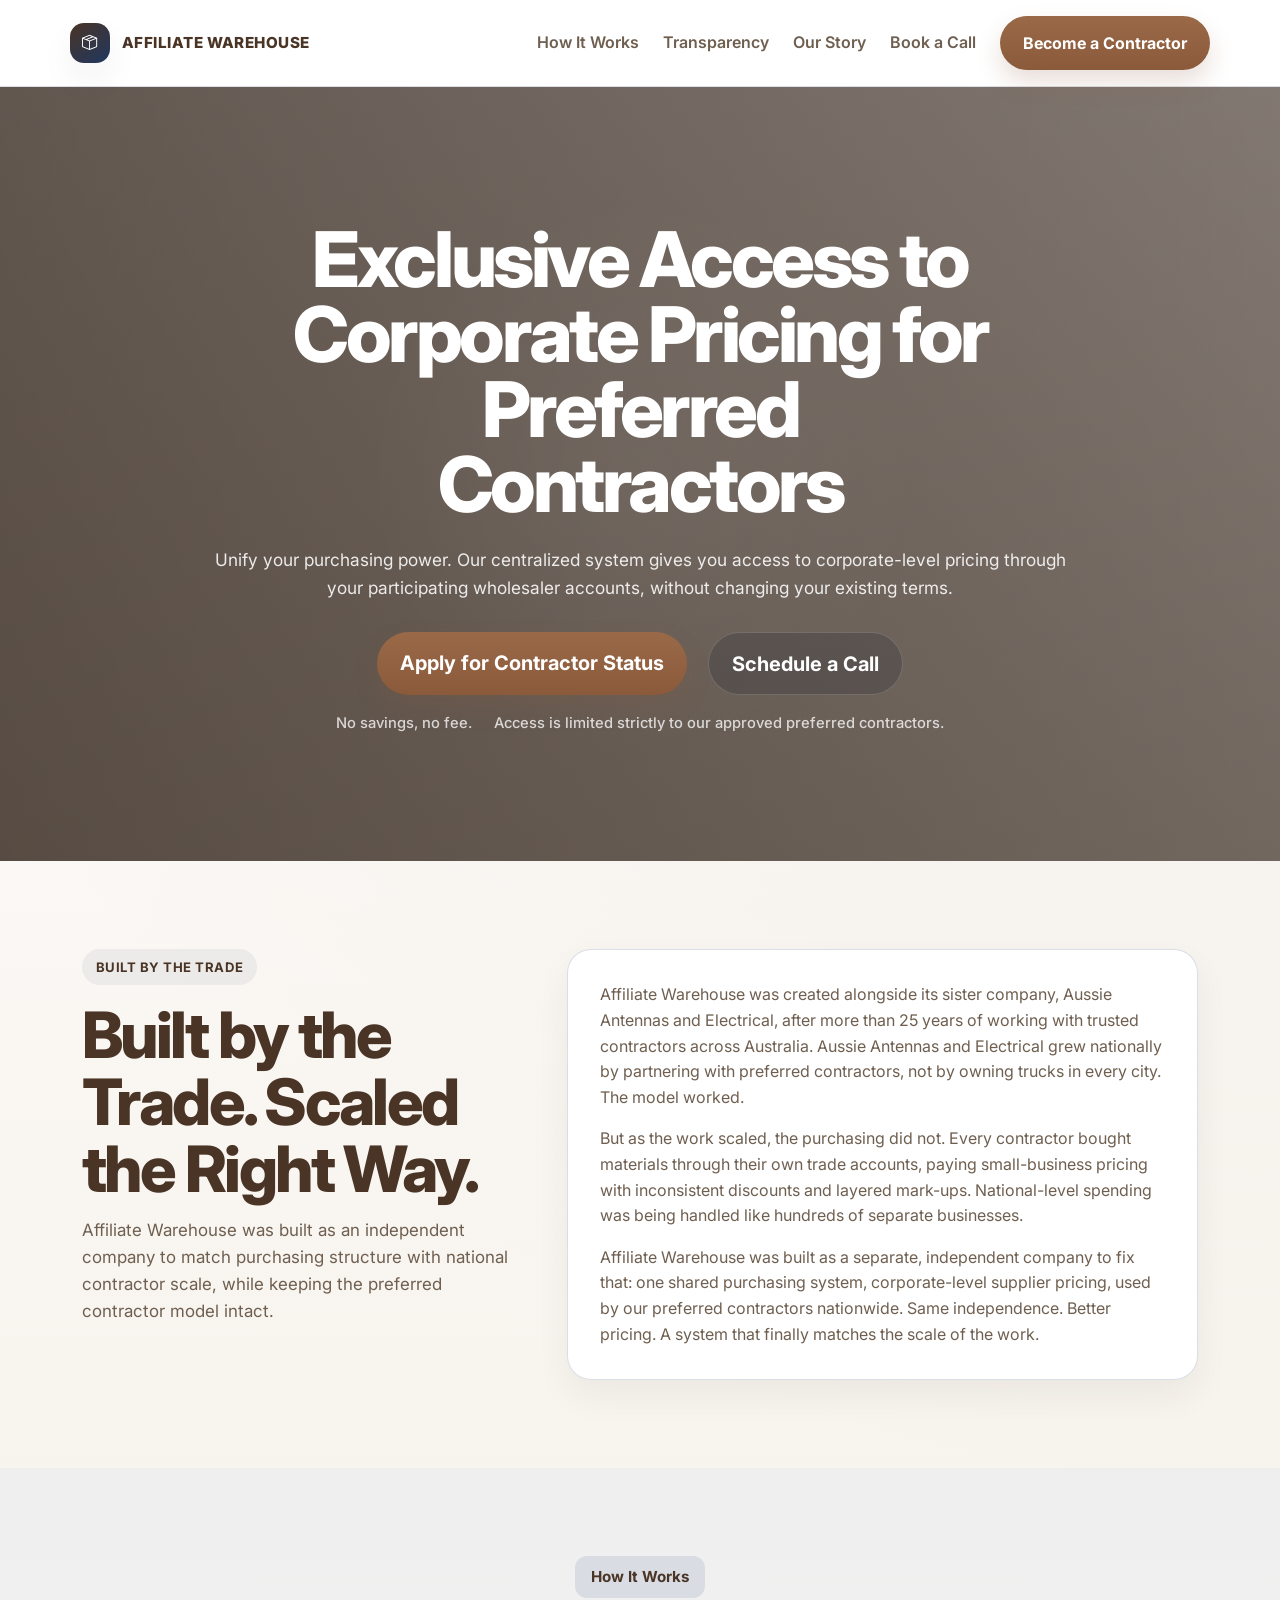
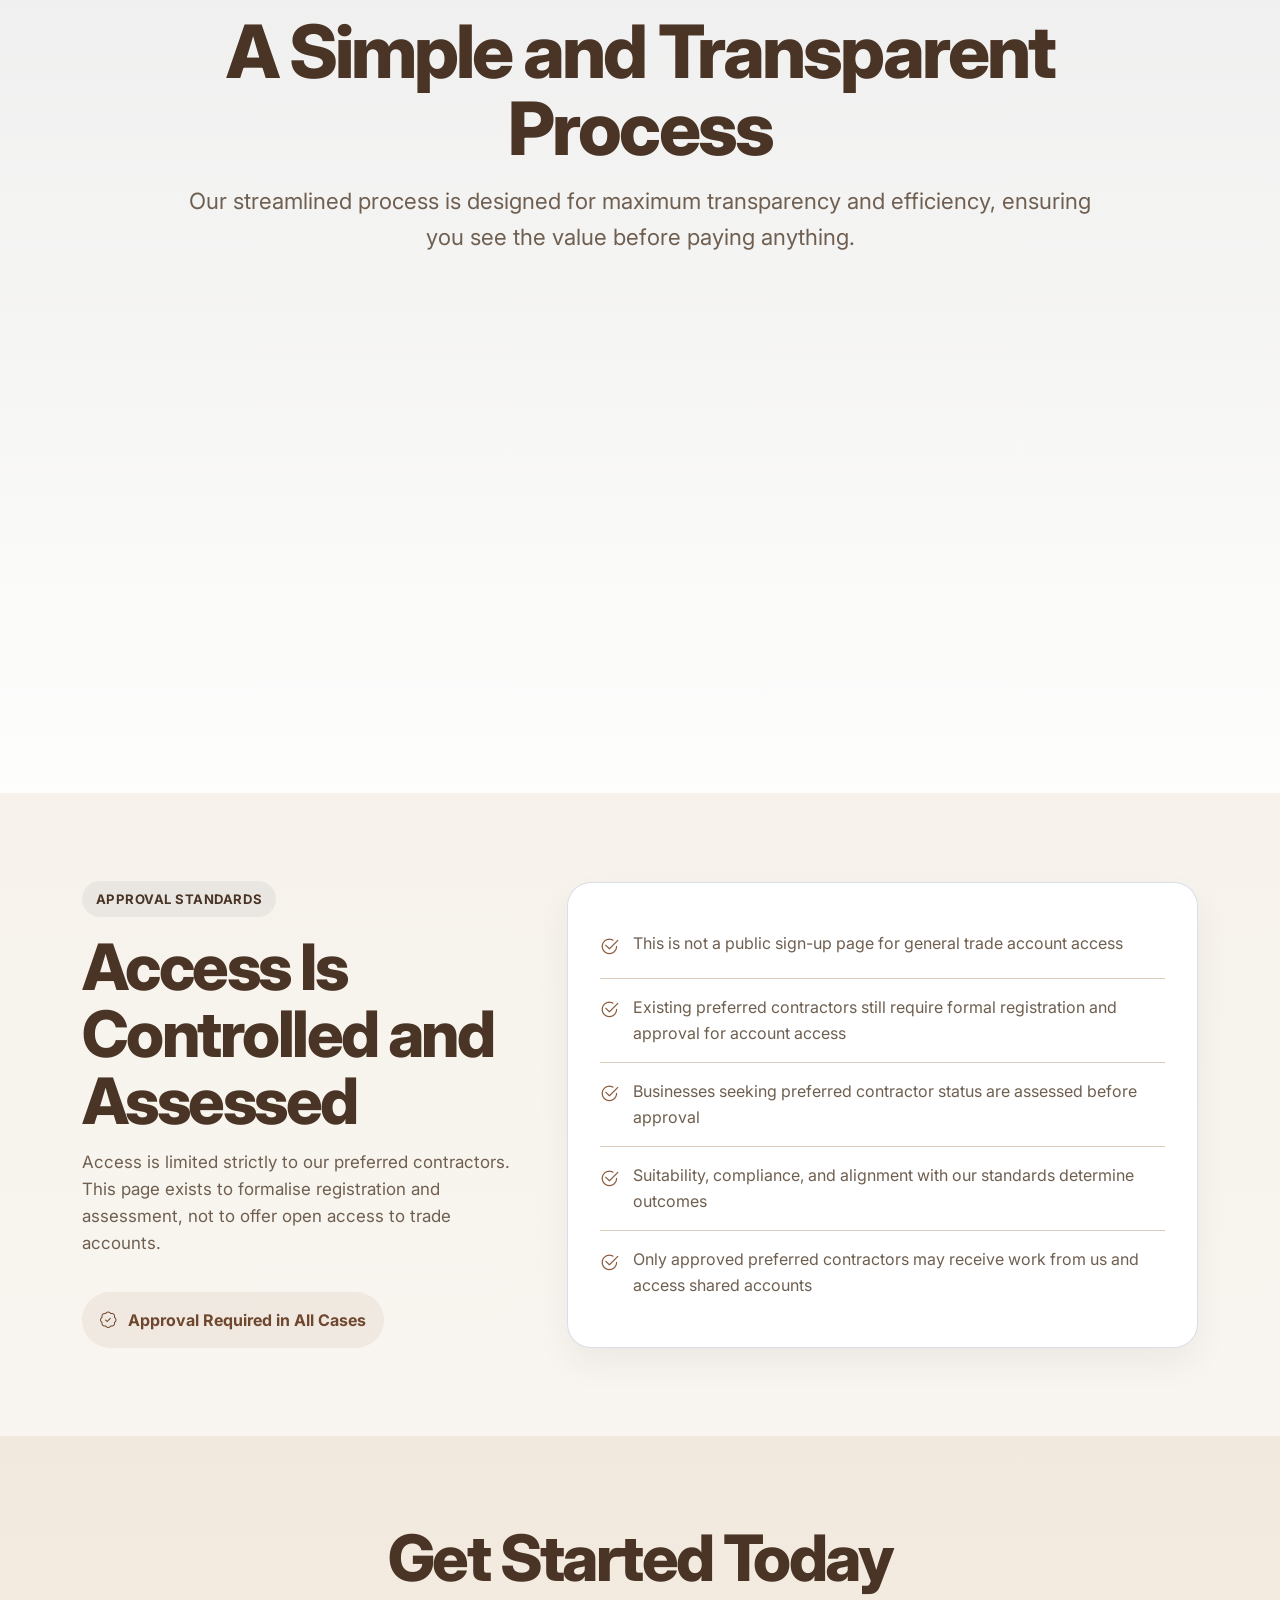
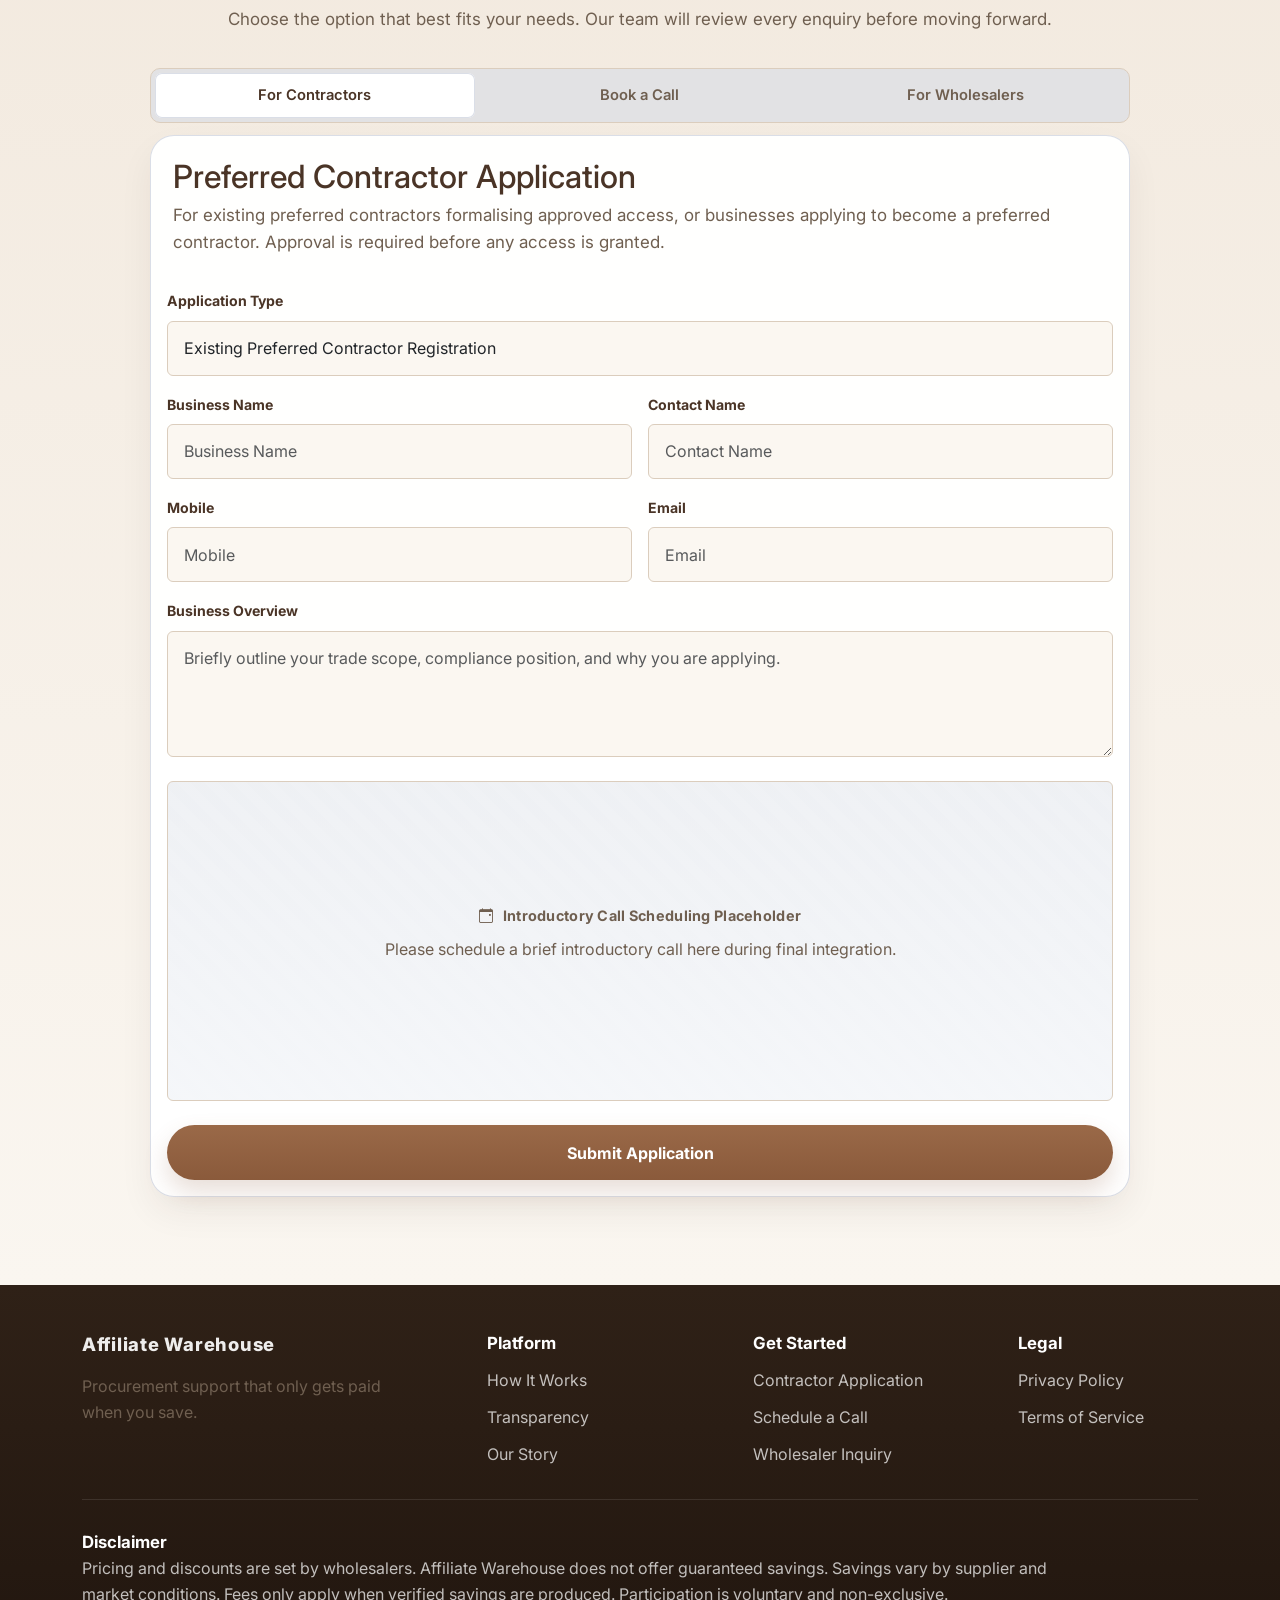
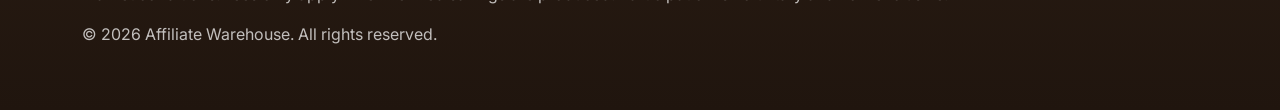
==== index.html @ f89d7c1e "Add files via upload" ====
<!DOCTYPE html>
<html lang="en">
<head>
  <meta charset="UTF-8">
  <meta name="viewport" content="width=device-width, initial-scale=1.0">
  <title>AFFILIATE WAREHOUSE | Preferred Contractor Applications</title>
  <meta
    name="description"
    content="Formal application and onboarding gateway for existing and prospective preferred contractors seeking approved access to shared national trade accounts."
  >
  <link rel="preconnect" href="https://fonts.googleapis.com">
  <link rel="preconnect" href="https://fonts.gstatic.com" crossorigin>
  <link
    href="https://fonts.googleapis.com/css2?family=Inter:wght@400;500;600;700;800&display=swap"
    rel="stylesheet"
  >
  <link
    rel="stylesheet"
    href="https://cdn.jsdelivr.net/npm/bootstrap-icons@1.11.3/font/bootstrap-icons.min.css"
  >
  <link
    rel="stylesheet"
    href="https://cdn.jsdelivr.net/npm/bootstrap@5.3.3/dist/css/bootstrap.min.css"
  >
  <link rel="stylesheet" href="style.css">
</head>
<body>
  <header class="site-header">
    <nav class="navbar navbar-expand-lg container py-3">
      <a class="navbar-brand brand-mark" href="#top">
        <span class="brand-badge"><i class="bi bi-box-seam"></i></span>
        <span>AFFILIATE WAREHOUSE</span>
      </a>
      <button
        class="navbar-toggler border-0 shadow-none"
        type="button"
        data-bs-toggle="collapse"
        data-bs-target="#mainNav"
        aria-controls="mainNav"
        aria-expanded="false"
        aria-label="Toggle navigation"
      >
        <i class="bi bi-list"></i>
      </button>
      <div class="collapse navbar-collapse" id="mainNav">
        <ul class="navbar-nav ms-auto align-items-lg-center gap-lg-2">
          <li class="nav-item"><a class="nav-link" href="#how-it-works">How It Works</a></li>
          <li class="nav-item"><a class="nav-link" href="#transparency">Transparency</a></li>
          <li class="nav-item"><a class="nav-link" href="#our-story">Our Story</a></li>
          <li class="nav-item"><a class="nav-link" href="#tab-call">Book a Call</a></li>
          <li class="nav-item ms-lg-2">
            <a class="btn btn-success btn-header" href="#tab-contractors">Become a Contractor</a>
          </li>
        </ul>
      </div>
    </nav>
  </header>

  <main id="top">
    <section class="hero-banner">
      <div class="hero-overlay"></div>
      <div class="container hero-content">
        <h1 class="hero-title hero-title-wide reveal">
          Exclusive Access to<br>
          Corporate Pricing for<br>
          Preferred Contractors
        </h1>
        <p class="hero-copy hero-copy-center reveal">
          Unify your purchasing power. Our centralized system gives you access to
          corporate-level pricing through your participating wholesaler accounts,
          without changing your existing terms.
        </p>
        <div class="hero-actions hero-actions-center reveal">
          <a class="btn btn-success btn-lg cta-primary" href="#tab-contractors">
            Apply for Contractor Status
          </a>
          <a class="btn btn-hero-link btn-lg cta-secondary" href="#tab-call">
            Schedule a Call
          </a>
        </div>
        <div class="hero-microcopy hero-microcopy-center reveal">
          <span>No savings, no fee.</span>
          <span>Access is limited strictly to our approved preferred contractors.</span>
        </div>
      </div>
    </section>

    <section id="our-story" class="section-space">
      <div class="container">
        <div class="row g-5 align-items-start">
          <div class="col-lg-5">
            <div class="section-heading reveal">
              <span class="eyebrow">Built by the Trade</span>
              <h2>Built by the Trade. Scaled the Right Way.</h2>
              <p>
                Affiliate Warehouse was built as an independent company to match purchasing
                structure with national contractor scale, while keeping the preferred contractor model intact.
              </p>
            </div>
          </div>
          <div class="col-lg-7">
            <div class="story-card reveal">
              <p>
                Affiliate Warehouse was created alongside its sister company, Aussie Antennas and
                Electrical, after more than 25 years of working with trusted contractors across Australia.
                Aussie Antennas and Electrical grew nationally by partnering with preferred contractors,
                not by owning trucks in every city. The model worked.
              </p>
              <p>
                But as the work scaled, the purchasing did not. Every contractor bought materials
                through their own trade accounts, paying small-business pricing with inconsistent discounts
                and layered mark-ups. National-level spending was being handled like hundreds of separate businesses.
              </p>
              <p>
                Affiliate Warehouse was built as a separate, independent company to fix that:
                one shared purchasing system, corporate-level supplier pricing, used by our preferred
                contractors nationwide. Same independence. Better pricing. A system that finally matches the scale of the work.
              </p>
            </div>
          </div>
        </div>
      </div>
    </section>

    <section id="how-it-works" class="section-space section-muted">
      <div class="container">
        <div class="section-heading text-center reveal">
          <span class="eyebrow">How It Works</span>
          <h2>A Simple and Transparent Process</h2>
          <p>Our streamlined process is designed for maximum transparency and efficiency, ensuring you see the value before paying anything.</p>
        </div>
        <div class="row g-4 process-grid">
          <div class="col-md-4">
            <article class="info-card reveal">
              <div class="icon-shell"><i class="bi bi-search"></i></div>
              <span class="step-label">Step 1</span>
              <h3>Price Monitoring</h3>
              <p>We monitor wholesaler pricing across participating accounts.</p>
            </article>
          </div>
          <div class="col-md-4">
            <article class="info-card reveal">
              <div class="icon-shell"><i class="bi bi-percent"></i></div>
              <span class="step-label">Step 2</span>
              <h3>Savings Identification</h3>
              <p>We identify verifiable savings opportunities for your business.</p>
            </article>
          </div>
          <div class="col-md-4">
            <article class="info-card reveal">
              <div class="icon-shell"><i class="bi bi-journal-check"></i></div>
              <span class="step-label">Step 3</span>
              <h3>Documentation and Billing</h3>
              <p>Fees only apply to documented savings. If you do not save, you do not pay.</p>
            </article>
          </div>
        </div>
      </div>
    </section>

    <section id="transparency" class="section-space">
      <div class="container">
        <div class="row align-items-center g-5">
          <div class="col-lg-5">
            <div class="section-heading reveal">
              <span class="eyebrow">Approval Standards</span>
              <h2>Access Is Controlled and Assessed</h2>
              <p>
                Access is limited strictly to our preferred contractors. This page exists to formalise
                registration and assessment, not to offer open access to trade accounts.
              </p>
            </div>
            <div class="compliance-badge reveal">
              <i class="bi bi-patch-check"></i>
              <span>Approval Required in All Cases</span>
            </div>
          </div>
          <div class="col-lg-7">
            <div class="compliance-panel reveal">
              <div class="compliance-item">
                <i class="bi bi-check2-circle"></i>
                <span>This is not a public sign-up page for general trade account access</span>
              </div>
              <div class="compliance-item">
                <i class="bi bi-check2-circle"></i>
                <span>Existing preferred contractors still require formal registration and approval for account access</span>
              </div>
              <div class="compliance-item">
                <i class="bi bi-check2-circle"></i>
                <span>Businesses seeking preferred contractor status are assessed before approval</span>
              </div>
              <div class="compliance-item">
                <i class="bi bi-check2-circle"></i>
                <span>Suitability, compliance, and alignment with our standards determine outcomes</span>
              </div>
              <div class="compliance-item">
                <i class="bi bi-check2-circle"></i>
                <span>Only approved preferred contractors may receive work from us and access shared accounts</span>
              </div>
            </div>
          </div>
        </div>
      </div>
    </section>

    <section id="get-started" class="section-space section-soft">
      <div class="container">
        <div class="section-heading text-center reveal">
          <h2>Get Started Today</h2>
          <p>Choose the option that best fits your needs. Our team will review every enquiry before moving forward.</p>
        </div>

        <div class="tab-shell reveal" role="tablist" aria-label="Application options">
          <button
            class="tab-trigger is-active"
            type="button"
            role="tab"
            aria-selected="true"
            aria-controls="panel-contractors"
            id="tab-contractors"
            data-form-tab="contractors"
          >
            For Contractors
          </button>
          <button
            class="tab-trigger"
            type="button"
            role="tab"
            aria-selected="false"
            aria-controls="panel-call"
            id="tab-call"
            data-form-tab="call"
          >
            Book a Call
          </button>
          <button
            class="tab-trigger"
            type="button"
            role="tab"
            aria-selected="false"
            aria-controls="panel-wholesalers"
            id="tab-wholesalers"
            data-form-tab="wholesalers"
          >
            For Wholesalers
          </button>
        </div>

        <div
          class="tab-panel is-active reveal"
          id="panel-contractors"
          role="tabpanel"
          aria-labelledby="tab-contractors"
          data-form-panel="contractors"
        >
          <div class="form-card form-card-framed">
            <div class="panel-copy">
              <h3>Preferred Contractor Application</h3>
              <p>
                For existing preferred contractors formalising approved access, or businesses applying
                to become a preferred contractor. Approval is required before any access is granted.
              </p>
            </div>
            <form class="lead-form" data-success-target="contractor-success">
              <div class="row g-3">
                <div class="col-12">
                  <label for="application-type" class="form-label">Application Type</label>
                  <select id="application-type" class="form-select">
                    <option>Existing Preferred Contractor Registration</option>
                    <option>Apply for Preferred Contractor Status</option>
                  </select>
                </div>
                <div class="col-md-6">
                  <label for="business-name" class="form-label">Business Name</label>
                  <input id="business-name" class="form-control" type="text" placeholder="Business Name">
                </div>
                <div class="col-md-6">
                  <label for="contact-name" class="form-label">Contact Name</label>
                  <input id="contact-name" class="form-control" type="text" placeholder="Contact Name">
                </div>
                <div class="col-md-6">
                  <label for="mobile" class="form-label">Mobile</label>
                  <input id="mobile" class="form-control" type="tel" placeholder="Mobile">
                </div>
                <div class="col-md-6">
                  <label for="email" class="form-label">Email</label>
                  <input id="email" class="form-control" type="email" placeholder="Email">
                </div>
                <div class="col-12">
                  <label for="compliance-note" class="form-label">Business Overview</label>
                  <textarea
                    id="compliance-note"
                    class="form-control"
                    rows="4"
                    placeholder="Briefly outline your trade scope, compliance position, and why you are applying."
                  ></textarea>
                </div>
              </div>
              <div class="calendly-placeholder mt-4">
                <div class="placeholder-head">
                  <i class="bi bi-calendar-event"></i>
                  Introductory Call Scheduling Placeholder
                </div>
                <p>Please schedule a brief introductory call here during final integration.</p>
              </div>
              <button class="btn btn-success btn-submit btn-block mt-4" type="submit">Submit Application</button>
            </form>
            <div id="contractor-success" class="success-message" aria-live="polite">
              <strong>Thank you, your application has been received.</strong>
              <span>We will review your submission and contact you after assessment.</span>
            </div>
          </div>
        </div>

        <div
          class="tab-panel reveal"
          id="panel-call"
          role="tabpanel"
          aria-labelledby="tab-call"
          data-form-panel="call"
          hidden
        >
          <div class="form-card form-card-framed">
            <div class="panel-copy">
              <h3>Pre-Application Information Call</h3>
              <p>
                For businesses that want to understand the approval process before submitting a formal application.
              </p>
            </div>
            <form class="lead-form" data-success-target="info-success">
              <div class="row g-3">
                <div class="col-md-6">
                  <label for="info-name" class="form-label">Name</label>
                  <input id="info-name" class="form-control" type="text" placeholder="Name">
                </div>
                <div class="col-md-6">
                  <label for="info-business" class="form-label">Business</label>
                  <input id="info-business" class="form-control" type="text" placeholder="Business">
                </div>
                <div class="col-md-6">
                  <label for="info-phone" class="form-label">Phone</label>
                  <input id="info-phone" class="form-control" type="tel" placeholder="Phone">
                </div>
                <div class="col-md-6">
                  <label for="info-email" class="form-label">Email</label>
                  <input id="info-email" class="form-control" type="email" placeholder="Email">
                </div>
              </div>
              <div class="calendly-placeholder mt-4">
                <div class="placeholder-head">
                  <i class="bi bi-calendar-event"></i>
                  Information Call Scheduling Placeholder
                </div>
                <p>Select a suitable time here during final integration.</p>
              </div>
              <button class="btn btn-success btn-submit btn-block mt-4" type="submit">Book Call</button>
            </form>
            <div id="info-success" class="success-message" aria-live="polite">
              <strong>Your call request has been received.</strong>
              <span>We will review your details and confirm the next step.</span>
            </div>
          </div>
        </div>

        <div
          class="tab-panel reveal"
          id="panel-wholesalers"
          role="tabpanel"
          aria-labelledby="tab-wholesalers"
          data-form-panel="wholesalers"
          hidden
        >
          <div class="form-card form-card-framed">
            <div class="panel-copy">
              <h3>Wholesaler Enquiry</h3>
              <p>
                For wholesalers exploring a formal commercial relationship with our contractor network and purchasing structure.
              </p>
            </div>
            <form class="lead-form" data-success-target="wholesaler-success">
              <div class="row g-3">
                <div class="col-md-6">
                  <label for="company-name" class="form-label">Company Name</label>
                  <input id="company-name" class="form-control" type="text" placeholder="Company Name">
                </div>
                <div class="col-md-6">
                  <label for="wholesaler-contact" class="form-label">Contact Name</label>
                  <input id="wholesaler-contact" class="form-control" type="text" placeholder="Contact Name">
                </div>
                <div class="col-md-6">
                  <label for="wholesaler-phone" class="form-label">Phone</label>
                  <input id="wholesaler-phone" class="form-control" type="tel" placeholder="Phone">
                </div>
                <div class="col-md-6">
                  <label for="wholesaler-email" class="form-label">Email</label>
                  <input id="wholesaler-email" class="form-control" type="email" placeholder="Email">
                </div>
                <div class="col-12">
                  <label for="wholesaler-message" class="form-label">Message</label>
                  <textarea
                    id="wholesaler-message"
                    class="form-control"
                    rows="4"
                    placeholder="Tell us about your product range, coverage, or pricing model."
                  ></textarea>
                </div>
              </div>
              <button class="btn btn-success btn-submit btn-block mt-4" type="submit">Submit Enquiry</button>
            </form>
            <div id="wholesaler-success" class="success-message" aria-live="polite">
              <strong>Your enquiry has been received.</strong>
              <span>Our team will review it and follow up if appropriate.</span>
            </div>
          </div>
        </div>
      </div>
    </section>
  </main>

  <footer class="site-footer">
    <div class="container">
      <div class="footer-grid footer-grid-columns">
        <div class="footer-column footer-brand">
          <h2>Affiliate Warehouse</h2>
          <p>Procurement support that only gets paid when you save.</p>
        </div>
        <div class="footer-column">
          <h3>Platform</h3>
          <a href="#how-it-works">How It Works</a>
          <a href="#transparency">Transparency</a>
          <a href="#our-story">Our Story</a>
        </div>
        <div class="footer-column">
          <h3>Get Started</h3>
          <a href="#tab-contractors">Contractor Application</a>
          <a href="#tab-call">Schedule a Call</a>
          <a href="#tab-wholesalers">Wholesaler Inquiry</a>
        </div>
        <div class="footer-column">
          <h3>Legal</h3>
          <a href="#">Privacy Policy</a>
          <a href="#">Terms of Service</a>
        </div>
      </div>
      <div class="footer-disclaimer">
        <h3>Disclaimer</h3>
        <p>
          Pricing and discounts are set by wholesalers. Affiliate Warehouse does not offer guaranteed savings.
          Savings vary by supplier and market conditions. Fees only apply when verified savings are produced.
          Participation is voluntary and non-exclusive.
        </p>
        <p class="footer-copyright">© 2026 Affiliate Warehouse. All rights reserved.</p>
      </div>
    </div>
  </footer>

  <script src="https://cdn.jsdelivr.net/npm/bootstrap@5.3.3/dist/js/bootstrap.bundle.min.js"></script>
  <script src="script.js"></script>
</body>
</html>
---- style.css ----
:root {
  --bg: #f5f0e8;
  --surface: #ffffff;
  --surface-soft: #eadfce;
  --surface-panel: #fbf7f1;
  --text: #34261b;
  --text-soft: #6f5f50;
  --border: #dbcdbd;
  --navy: #4a3426;
  --navy-deep: #2f2117;
  --accent: #8a5a3b;
  --accent-deep: #6f472e;
  --shadow: 0 28px 60px rgba(52, 38, 27, 0.08);
  --shadow-soft: 0 16px 34px rgba(52, 38, 27, 0.06);
  --radius: 24px;
}

* {
  box-sizing: border-box;
}

html {
  scroll-behavior: smooth;
}

body {
  margin: 0;
  font-family: "Inter", sans-serif;
  color: var(--text);
  background:
    radial-gradient(circle at top right, rgba(138, 90, 59, 0.08), transparent 30%),
    linear-gradient(180deg, #ffffff 0%, var(--bg) 40%, #ffffff 100%);
  line-height: 1.6;
}

img {
  max-width: 100%;
  display: block;
}

a {
  text-decoration: none;
}

[hidden] {
  display: none !important;
}

.section-space {
  padding: 5.5rem 0;
}

.section-muted {
  background: linear-gradient(180deg, rgba(231, 234, 239, 0.55), rgba(255, 255, 255, 0.9));
}

.section-soft {
  background: linear-gradient(180deg, #f2e9de, #faf6f0);
}

.site-header {
  position: sticky;
  top: 0;
  z-index: 1000;
  background: rgba(255, 255, 255, 0.95);
  backdrop-filter: blur(14px);
  border-bottom: 1px solid rgba(216, 221, 230, 0.95);
}

.brand-mark {
  display: inline-flex;
  align-items: center;
  gap: 0.75rem;
  color: var(--navy);
  font-weight: 800;
  letter-spacing: 0.03em;
  font-size: 0.95rem;
}

.brand-badge {
  width: 2.5rem;
  height: 2.5rem;
  display: inline-flex;
  align-items: center;
  justify-content: center;
  border-radius: 14px;
  background: linear-gradient(145deg, var(--navy), #20375f);
  color: #fff;
  box-shadow: var(--shadow-soft);
}

.navbar .nav-link {
  color: var(--text-soft);
  font-weight: 600;
  padding: 0.65rem 0.85rem;
}

.navbar .nav-link:hover,
.navbar .nav-link:focus {
  color: var(--navy);
}

.btn-header,
.cta-primary,
.btn-submit {
  border-radius: 999px;
  padding: 0.95rem 1.45rem;
  font-weight: 700;
  border: 0;
  box-shadow: 0 12px 24px rgba(138, 90, 59, 0.2);
}

.btn-success {
  background: linear-gradient(180deg, #9a6948, var(--accent));
}

.btn-success:hover,
.btn-success:focus {
  background: linear-gradient(180deg, #a67350, var(--accent-deep));
  transform: translateY(-1px);
}

.btn-outline-light {
  border-radius: 999px;
  font-weight: 700;
  padding: 0.95rem 1.45rem;
}

.btn-hero-link {
  color: #ffffff;
  font-weight: 700;
  border: 1px solid rgba(255, 255, 255, 0.16);
  background: rgba(10, 20, 38, 0.18);
  border-radius: 999px;
  padding: 0.95rem 1.45rem;
}

.btn-hero-link:hover,
.btn-hero-link:focus {
  color: #ffffff;
  background: rgba(10, 20, 38, 0.28);
}

.btn-block {
  width: 100%;
  justify-content: center;
}

.eyebrow {
  display: inline-flex;
  align-items: center;
  gap: 0.5rem;
  padding: 0.45rem 0.85rem;
  margin-bottom: 1rem;
  border-radius: 999px;
  background: rgba(21, 43, 79, 0.06);
  color: var(--navy);
  font-size: 0.82rem;
  font-weight: 700;
  letter-spacing: 0.04em;
  text-transform: uppercase;
}

.hero-content .eyebrow {
  background: rgba(255, 255, 255, 0.12);
  color: #ffffff;
}

.hero-banner {
  position: relative;
  min-height: min(86vh, 860px);
  display: flex;
  align-items: center;
  justify-content: center;
  background:
    linear-gradient(90deg, rgba(47, 33, 23, 0.74), rgba(47, 33, 23, 0.56)),
    url("https://images.unsplash.com/photo-1586528116311-ad8dd3c8310d?auto=format&fit=crop&w=1600&q=80") center/cover no-repeat;
  overflow: hidden;
}

.hero-overlay {
  position: absolute;
  inset: 0;
  background:
    radial-gradient(circle at center, rgba(255, 255, 255, 0.04), transparent 38%),
    linear-gradient(180deg, rgba(47, 33, 23, 0.05), rgba(47, 33, 23, 0.24));
}

.hero-content {
  position: relative;
  z-index: 1;
  text-align: center;
  color: #ffffff;
  max-width: 1180px;
  padding-top: 5.25rem;
  padding-bottom: 4.75rem;
}

.hero-title {
  font-size: clamp(3rem, 6vw, 5.1rem);
  line-height: 0.98;
  letter-spacing: -0.045em;
  font-weight: 800;
  margin: 0 auto 1.45rem;
}

.hero-title-wide {
  max-width: 14ch;
}

.hero-copy,
.section-heading p,
.panel-copy p {
  font-size: 1.06rem;
  color: var(--text-soft);
}

.hero-copy-center {
  max-width: 860px;
  margin: 0 auto;
  color: rgba(255, 255, 255, 0.88);
  font-size: clamp(1rem, 1.35vw, 1.12rem);
  line-height: 1.65;
}

.hero-actions {
  display: flex;
  flex-wrap: wrap;
  gap: 1rem 1.3rem;
  margin: 1.85rem 0 1.05rem;
}

.hero-actions-center,
.hero-microcopy-center {
  justify-content: center;
}

.hero-microcopy {
  display: flex;
  flex-wrap: wrap;
  gap: 0.5rem 1.4rem;
  color: rgba(255, 255, 255, 0.76);
  font-size: 0.92rem;
  font-weight: 500;
}

.section-heading {
  margin-bottom: 2.2rem;
}

.section-heading h2 {
  font-size: clamp(2.3rem, 5vw, 4rem);
  line-height: 1.05;
  letter-spacing: -0.04em;
  font-weight: 800;
  margin-bottom: 0.9rem;
  color: var(--navy);
}

.tab-shell {
  display: grid;
  grid-template-columns: repeat(3, 1fr);
  gap: 0.35rem;
  margin: 0 auto 0.8rem;
  padding: 0.25rem;
  max-width: 980px;
  border: 1px solid var(--border);
  border-radius: 10px;
  background: rgba(216, 221, 230, 0.6);
}

.tab-trigger {
  border: 0;
  border-radius: 7px;
  background: transparent;
  color: var(--text-soft);
  padding: 0.65rem 0.9rem;
  font-size: 0.92rem;
  font-weight: 600;
  transition: background 0.2s ease, color 0.2s ease;
}

.tab-trigger:hover,
.tab-trigger:focus {
  color: var(--navy);
}

.tab-trigger.is-active {
  background: #ffffff;
  color: var(--navy);
  box-shadow: inset 0 0 0 1px rgba(216, 221, 230, 0.95);
}

.tab-panel {
  max-width: 980px;
  margin: 0 auto;
}

.form-card,
.info-card,
.story-card,
.compliance-panel {
  background: rgba(255, 255, 255, 0.96);
  border: 1px solid rgba(216, 221, 230, 0.95);
  border-radius: var(--radius);
  box-shadow: var(--shadow-soft);
}

.form-card {
  padding: 1rem;
}

.form-card-framed {
  padding: 1rem;
}

.panel-copy {
  padding: 0.35rem 0.35rem 1rem;
}

.panel-copy h3 {
  font-size: clamp(1.45rem, 3vw, 2rem);
  margin-bottom: 0.35rem;
  color: var(--navy);
}

.form-label {
  font-weight: 700;
  color: var(--navy);
  font-size: 0.88rem;
}

.form-control,
.form-select {
  border-radius: 6px;
  border: 1px solid var(--border);
  padding: 0.9rem 1rem;
  min-height: 3rem;
  background: var(--surface-panel);
}

.form-control:focus,
.form-select:focus {
  border-color: rgba(138, 90, 59, 0.45);
  box-shadow: 0 0 0 0.25rem rgba(138, 90, 59, 0.12);
  background: #ffffff;
}

.calendly-placeholder {
  border: 1px solid var(--border);
  border-radius: 6px;
  min-height: 320px;
  padding: 1.2rem;
  background:
    linear-gradient(180deg, rgba(231, 234, 239, 0.65), rgba(244, 246, 249, 0.9)),
    repeating-linear-gradient(
      45deg,
      rgba(21, 43, 79, 0.015),
      rgba(21, 43, 79, 0.015) 10px,
      transparent 10px,
      transparent 20px
    );
  display: flex;
  flex-direction: column;
  justify-content: center;
  gap: 0.6rem;
  color: var(--text-soft);
  text-align: center;
}

.placeholder-head {
  display: flex;
  align-items: center;
  justify-content: center;
  gap: 0.6rem;
  font-size: 0.9rem;
  font-weight: 700;
  letter-spacing: 0.02em;
}

.success-message {
  display: none;
  margin-top: 1rem;
  padding: 1rem 1.1rem;
  border-radius: 14px;
  background: rgba(138, 90, 59, 0.08);
  border: 1px solid rgba(138, 90, 59, 0.18);
  color: var(--accent-deep);
}

.success-message.is-visible {
  display: flex;
  flex-direction: column;
  gap: 0.2rem;
}

.process-grid {
  position: relative;
  margin-top: 2.8rem;
}

.info-card,
.story-card,
.compliance-panel {
  height: 100%;
}

.info-card,
.story-card,
.compliance-panel {
  padding: 2rem;
}

#how-it-works .section-heading {
  max-width: 980px;
  margin: 0 auto 2.4rem;
}

#how-it-works .eyebrow {
  background: #d9dde3;
  color: var(--navy);
  padding: 0.55rem 1rem;
  border-radius: 12px;
  text-transform: none;
  letter-spacing: 0;
  font-size: 0.95rem;
}

#how-it-works .section-heading h2 {
  font-size: clamp(2.7rem, 6vw, 4.6rem);
  line-height: 1.04;
  margin-bottom: 1rem;
}

#how-it-works .section-heading p {
  max-width: 920px;
  margin: 0 auto;
  font-size: clamp(1.12rem, 2vw, 1.4rem);
}

#how-it-works .info-card {
  min-height: 340px;
  display: flex;
  flex-direction: column;
  align-items: center;
  justify-content: flex-start;
  text-align: center;
  padding: 2.25rem 2rem;
  border-radius: 14px;
  border-color: rgba(210, 216, 224, 0.95);
  box-shadow: 0 12px 28px rgba(21, 43, 79, 0.08);
}

.icon-shell {
  width: 4rem;
  height: 4rem;
  display: inline-flex;
  align-items: center;
  justify-content: center;
  border-radius: 20px;
  background: linear-gradient(145deg, rgba(21, 43, 79, 0.08), rgba(79, 119, 92, 0.12));
  color: var(--navy);
  font-size: 1.5rem;
  margin-bottom: 1.2rem;
}

#how-it-works .icon-shell {
  width: 5.8rem;
  height: 5.8rem;
  border-radius: 999px;
  background: #e8ddd1;
  color: var(--accent);
  font-size: 2rem;
  margin-bottom: 1.6rem;
}

.step-label {
  display: block;
  color: var(--accent-deep);
  font-size: 0.82rem;
  font-weight: 800;
  text-transform: uppercase;
  letter-spacing: 0.05em;
  margin-bottom: 0.35rem;
}

.info-card h3 {
  font-size: 1.35rem;
  font-weight: 700;
  margin-bottom: 0.75rem;
}

#how-it-works .step-label {
  display: none;
}

#how-it-works .info-card h3 {
  font-size: clamp(1.8rem, 3vw, 2.35rem);
  line-height: 1.05;
  margin-bottom: 1rem;
  color: var(--navy);
}

#how-it-works .info-card p {
  max-width: 18ch;
  margin: 0;
  font-size: 1.02rem;
  line-height: 1.45;
}

.info-card p,
.compliance-item span,
.micro-signal,
.site-footer p,
.story-card p {
  color: var(--text-soft);
}

.story-card p:last-child {
  margin-bottom: 0;
}

.compliance-badge {
  display: inline-flex;
  align-items: center;
  gap: 0.7rem;
  padding: 0.95rem 1.15rem;
  border-radius: 999px;
  background: rgba(138, 90, 59, 0.08);
  color: var(--accent-deep);
  font-weight: 700;
}

.compliance-item {
  display: flex;
  align-items: flex-start;
  gap: 0.85rem;
  padding: 1rem 0;
}

.compliance-item + .compliance-item {
  border-top: 1px solid var(--border);
}

.compliance-item i {
  color: var(--accent);
  font-size: 1.2rem;
}

.site-footer {
  padding: 3rem 0;
  background: linear-gradient(180deg, #2f2117, #20150e);
  color: rgba(255, 255, 255, 0.92);
}

.footer-grid {
  display: flex;
  flex-wrap: wrap;
  align-items: center;
  justify-content: space-between;
  gap: 1rem;
  padding-bottom: 2rem;
  border-bottom: 1px solid rgba(255, 255, 255, 0.1);
}

.footer-grid-columns {
  align-items: flex-start;
  gap: 2rem;
}

.footer-column {
  min-width: 180px;
  display: flex;
  flex-direction: column;
  gap: 0.7rem;
}

.footer-brand {
  max-width: 320px;
}

.site-footer h2 {
  font-size: 1.15rem;
  letter-spacing: 0.04em;
  font-weight: 800;
  margin-bottom: 0.5rem;
}

.site-footer h3 {
  font-size: 1.05rem;
  font-weight: 700;
  margin: 0 0 0.25rem;
  color: #ffffff;
}

.footer-column a {
  color: rgba(255, 255, 255, 0.72);
  transition: color 0.2s ease;
}

.footer-column a:hover,
.footer-column a:focus {
  color: #ffffff;
}

.legal-strip {
  display: flex;
  flex-wrap: wrap;
  gap: 0.8rem 1rem;
  padding-top: 1.4rem;
  font-size: 0.88rem;
  color: rgba(255, 255, 255, 0.7);
}

.footer-disclaimer {
  padding-top: 2rem;
}

.footer-disclaimer p {
  max-width: 980px;
  color: rgba(255, 255, 255, 0.72);
  margin-bottom: 0.9rem;
}

.footer-copyright {
  margin-bottom: 0;
}

.reveal {
  opacity: 0;
  transform: translateY(20px);
  transition: opacity 0.6s ease, transform 0.6s ease;
}

.reveal.is-visible {
  opacity: 1;
  transform: translateY(0);
}

@media (max-width: 991.98px) {
  .section-space {
    padding: 4.6rem 0;
  }

  .hero-banner {
    min-height: 76vh;
  }

  .hero-actions,
  .hero-microcopy,
  .footer-grid,
  .legal-strip {
    flex-direction: column;
    align-items: center;
  }

  .btn-header,
  .cta-primary,
  .cta-secondary,
  .btn-submit,
  .footer-cta {
    width: 100%;
    justify-content: center;
  }

  .tab-shell {
    grid-template-columns: 1fr;
  }

  #how-it-works .info-card {
    min-height: 0;
  }

  .navbar-collapse {
    padding-top: 1rem;
  }

  .footer-grid-columns {
    align-items: flex-start;
  }
}

@media (max-width: 767.98px) {
  .section-space {
    padding: 3.8rem 0;
  }

  .hero-banner {
    min-height: 70vh;
    background-position: center left;
  }

  .hero-title {
    font-size: clamp(2.45rem, 9.8vw, 4rem);
  }

  .hero-title-wide {
    max-width: 9ch;
  }

  .hero-copy-center,
  .section-heading p,
  .panel-copy p,
  .form-control,
  .form-select,
  .btn {
    font-size: 1rem;
  }

  .form-card,
  .info-card,
  .story-card,
  .compliance-panel {
    border-radius: 20px;
  }

  .form-card,
  .info-card,
  .story-card,
  .compliance-panel {
    padding: 1rem;
  }

  .panel-copy {
    padding-bottom: 0.8rem;
  }

  .calendly-placeholder {
    min-height: 250px;
  }

  #how-it-works .section-heading h2 {
    font-size: clamp(2.2rem, 10vw, 3.3rem);
  }

  #how-it-works .section-heading p {
    font-size: 1rem;
  }

  #how-it-works .info-card h3 {
    font-size: 1.9rem;
  }

  .brand-mark {
    font-size: 0.82rem;
  }
}
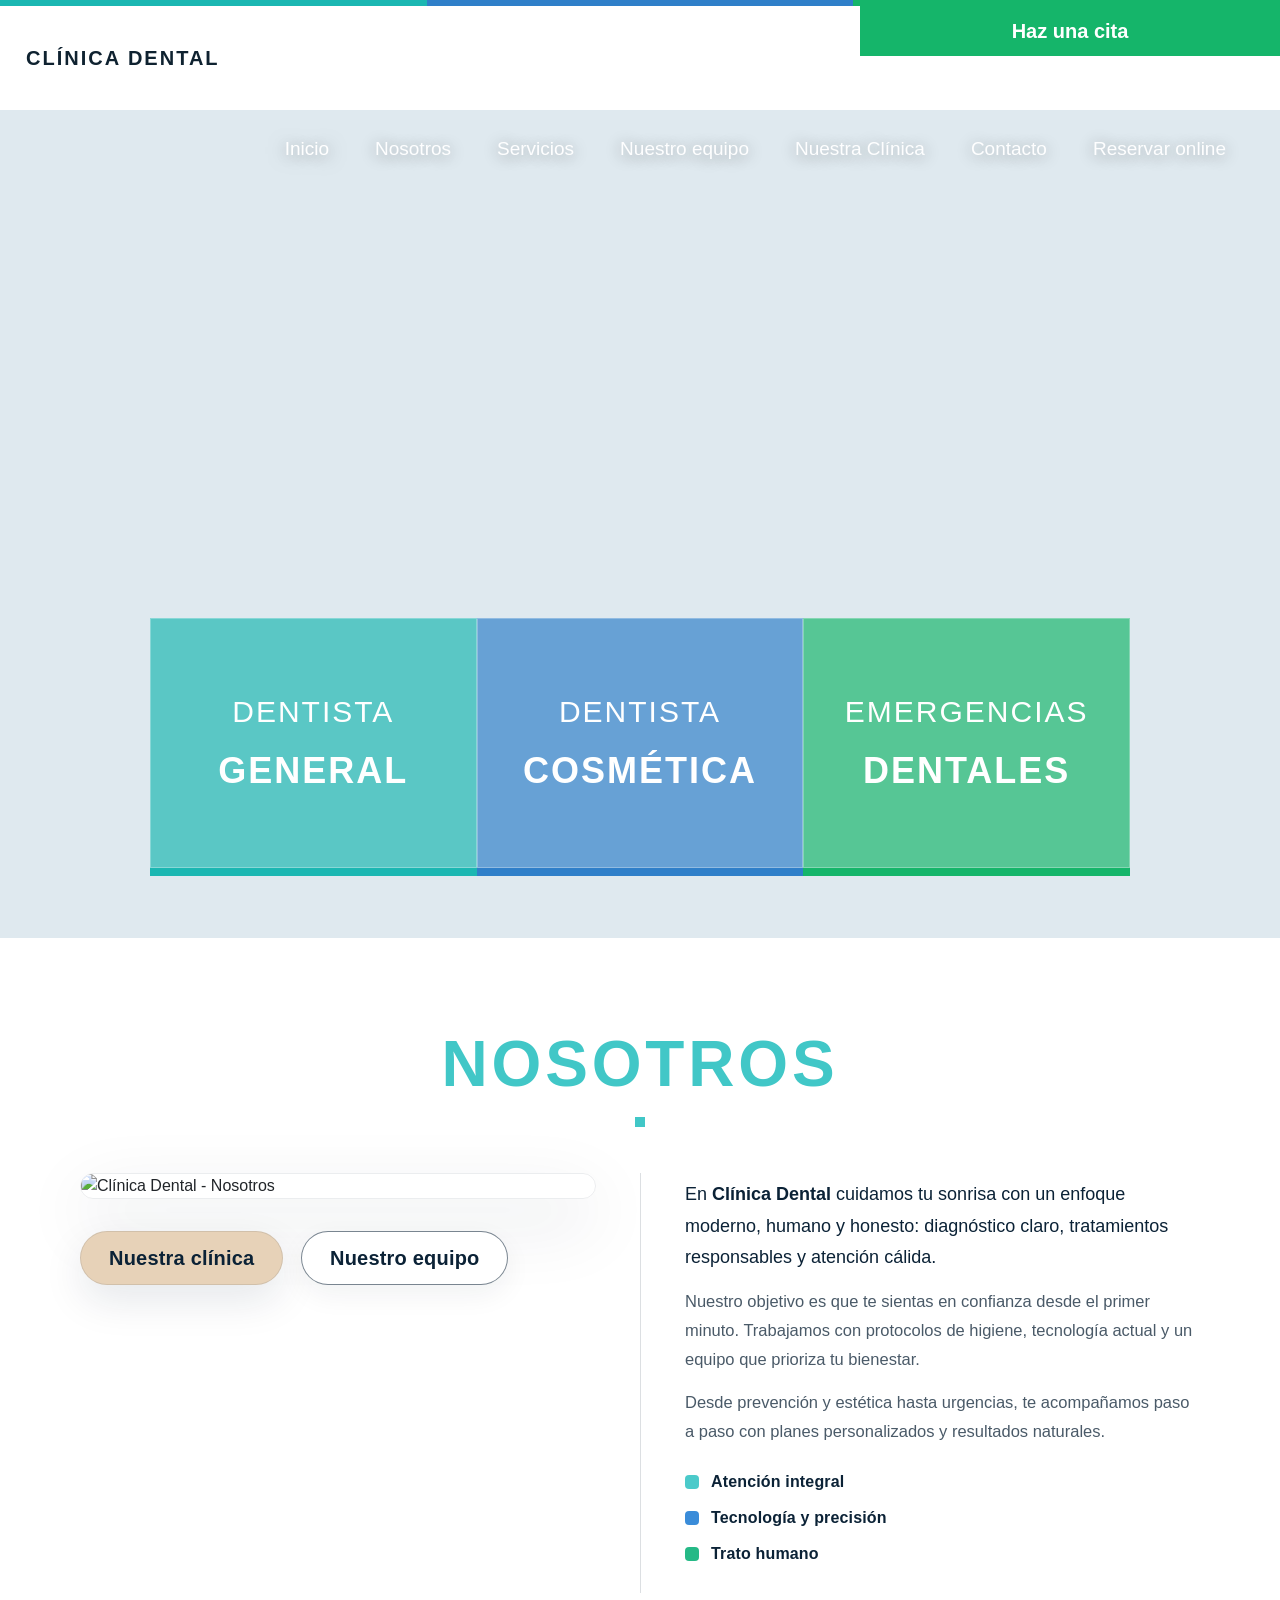
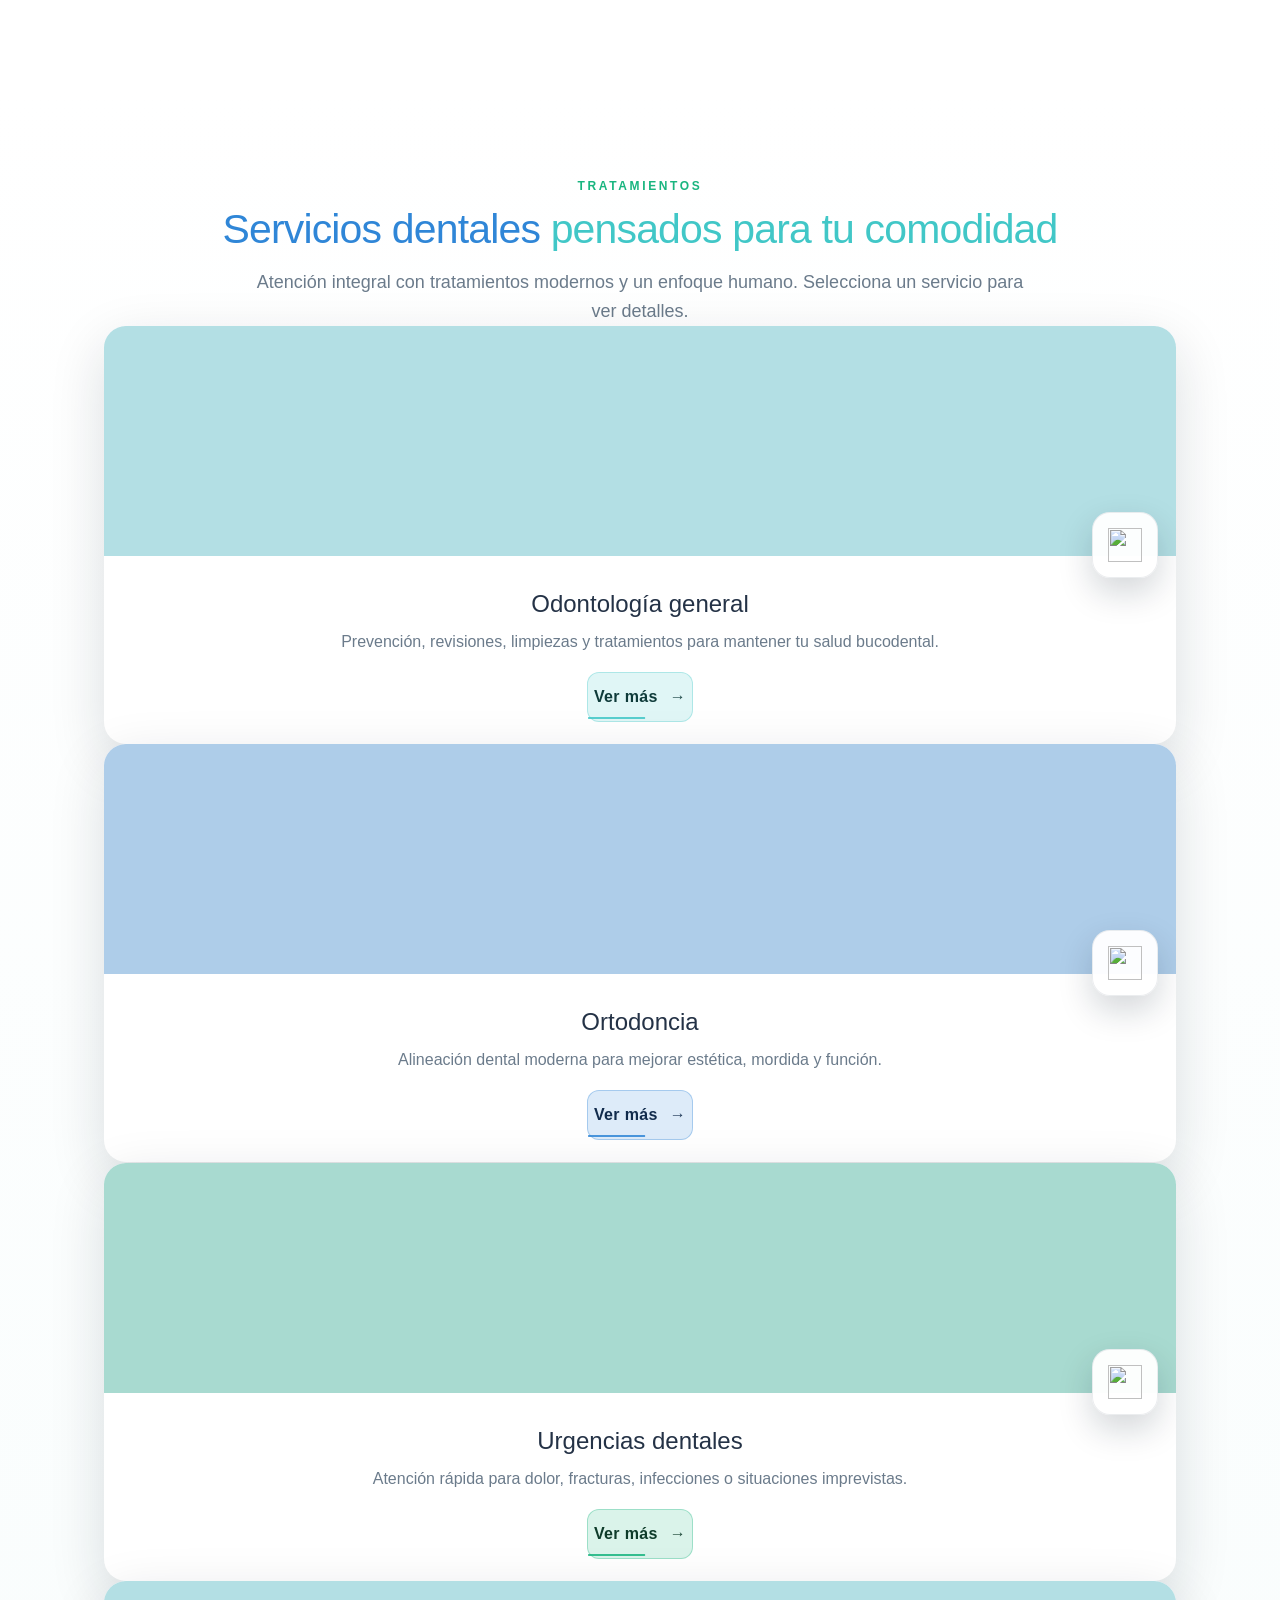
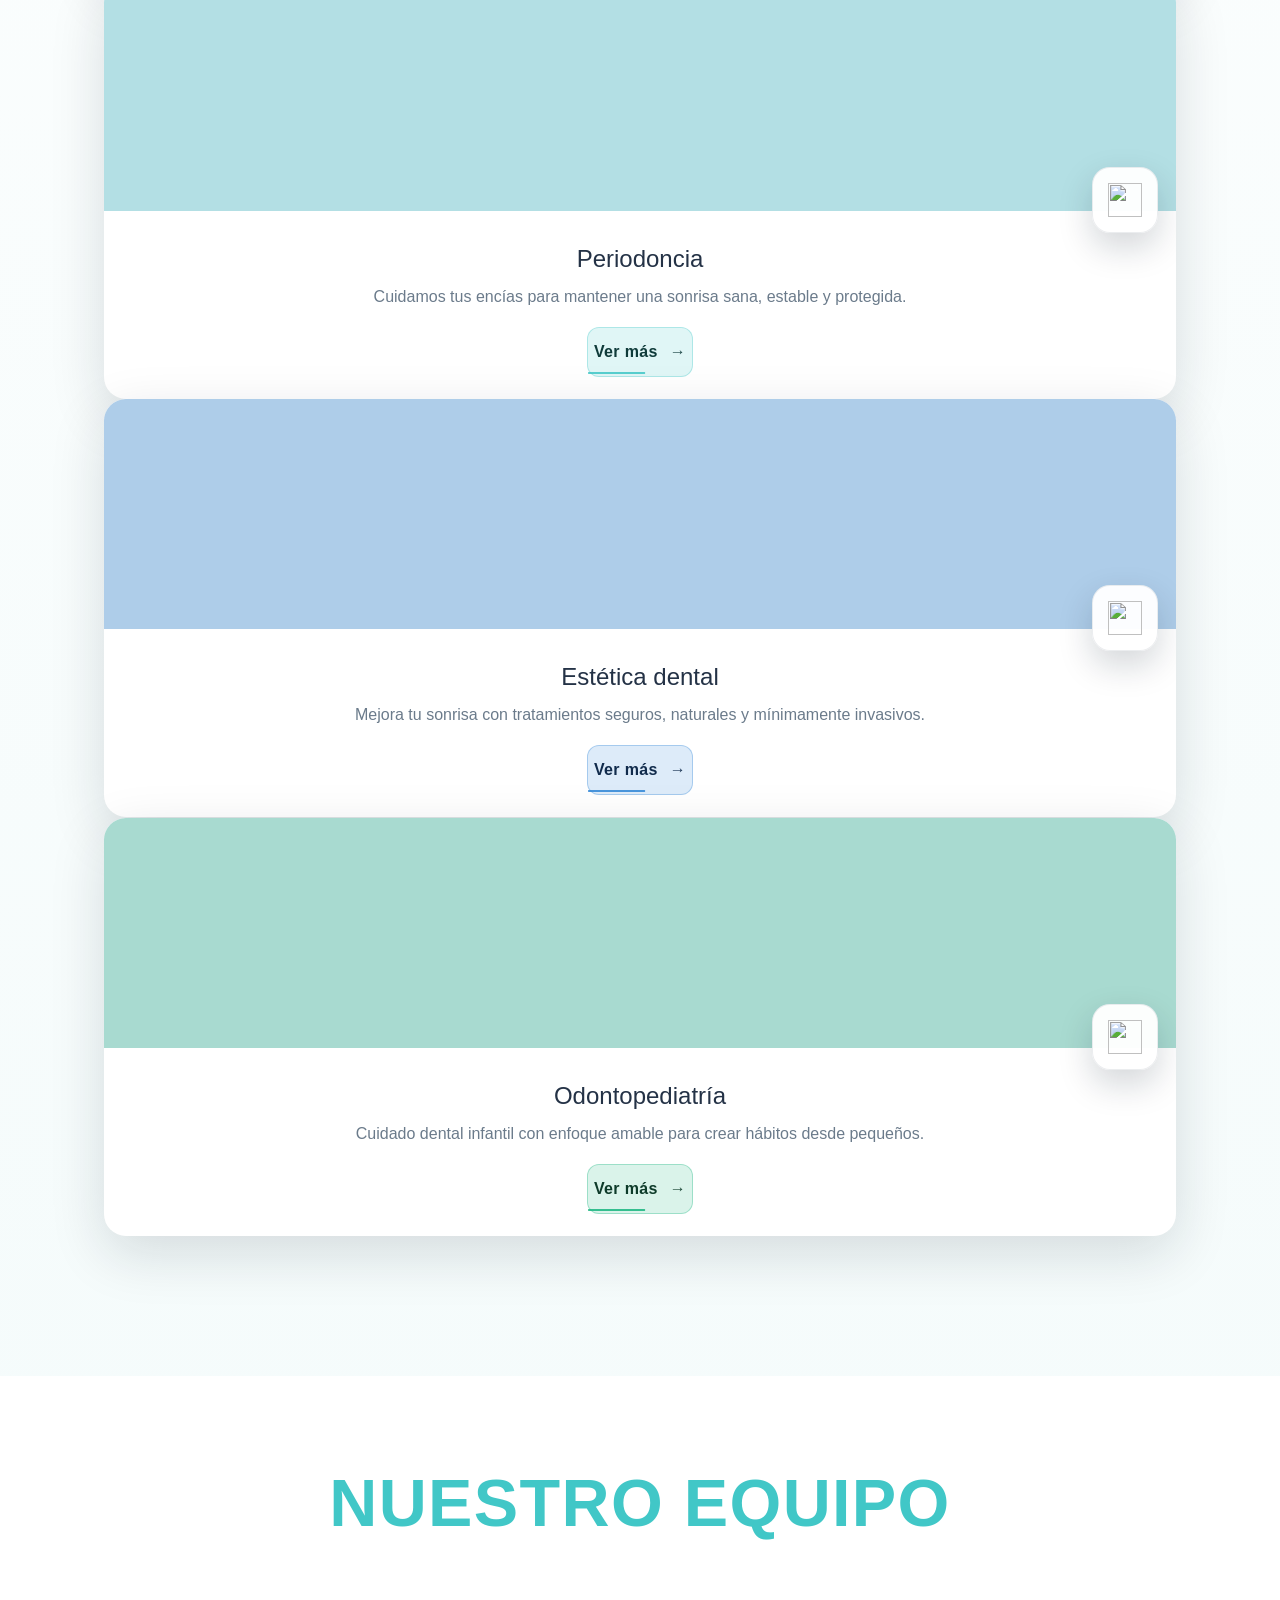
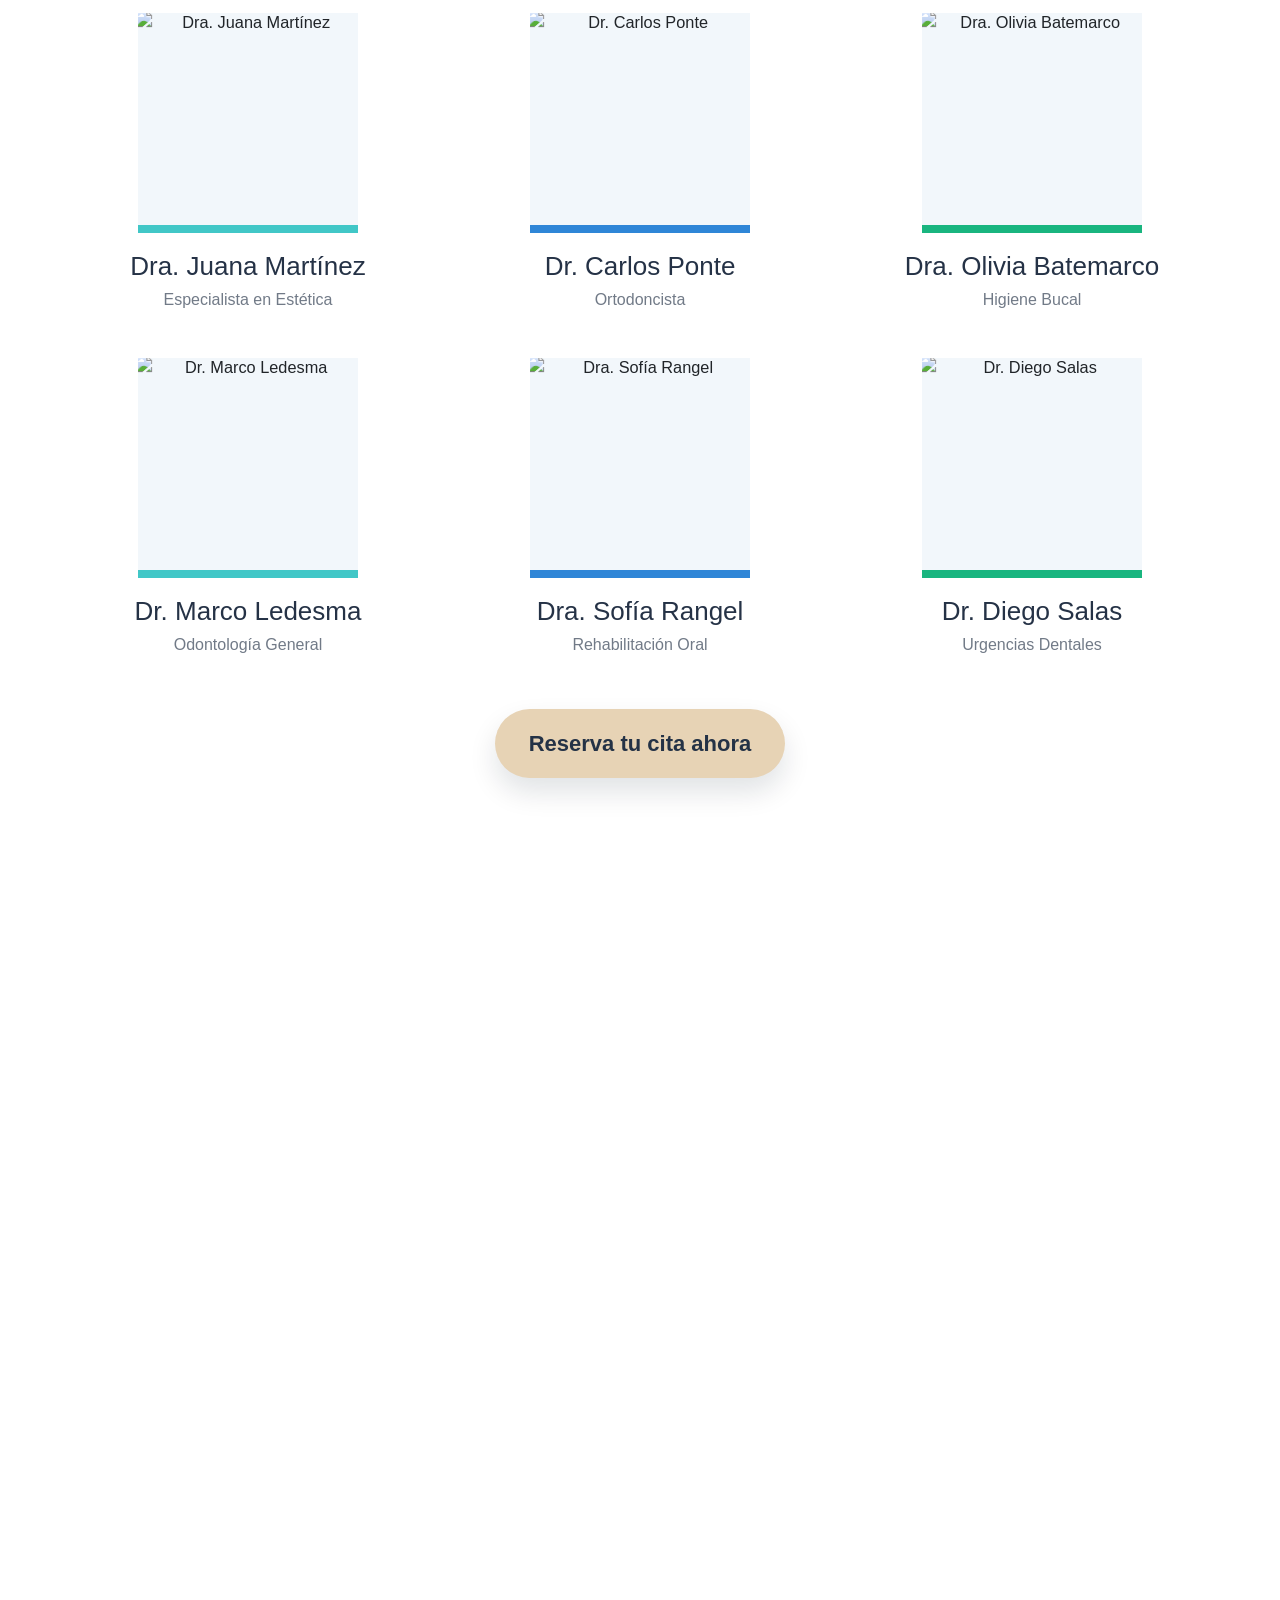
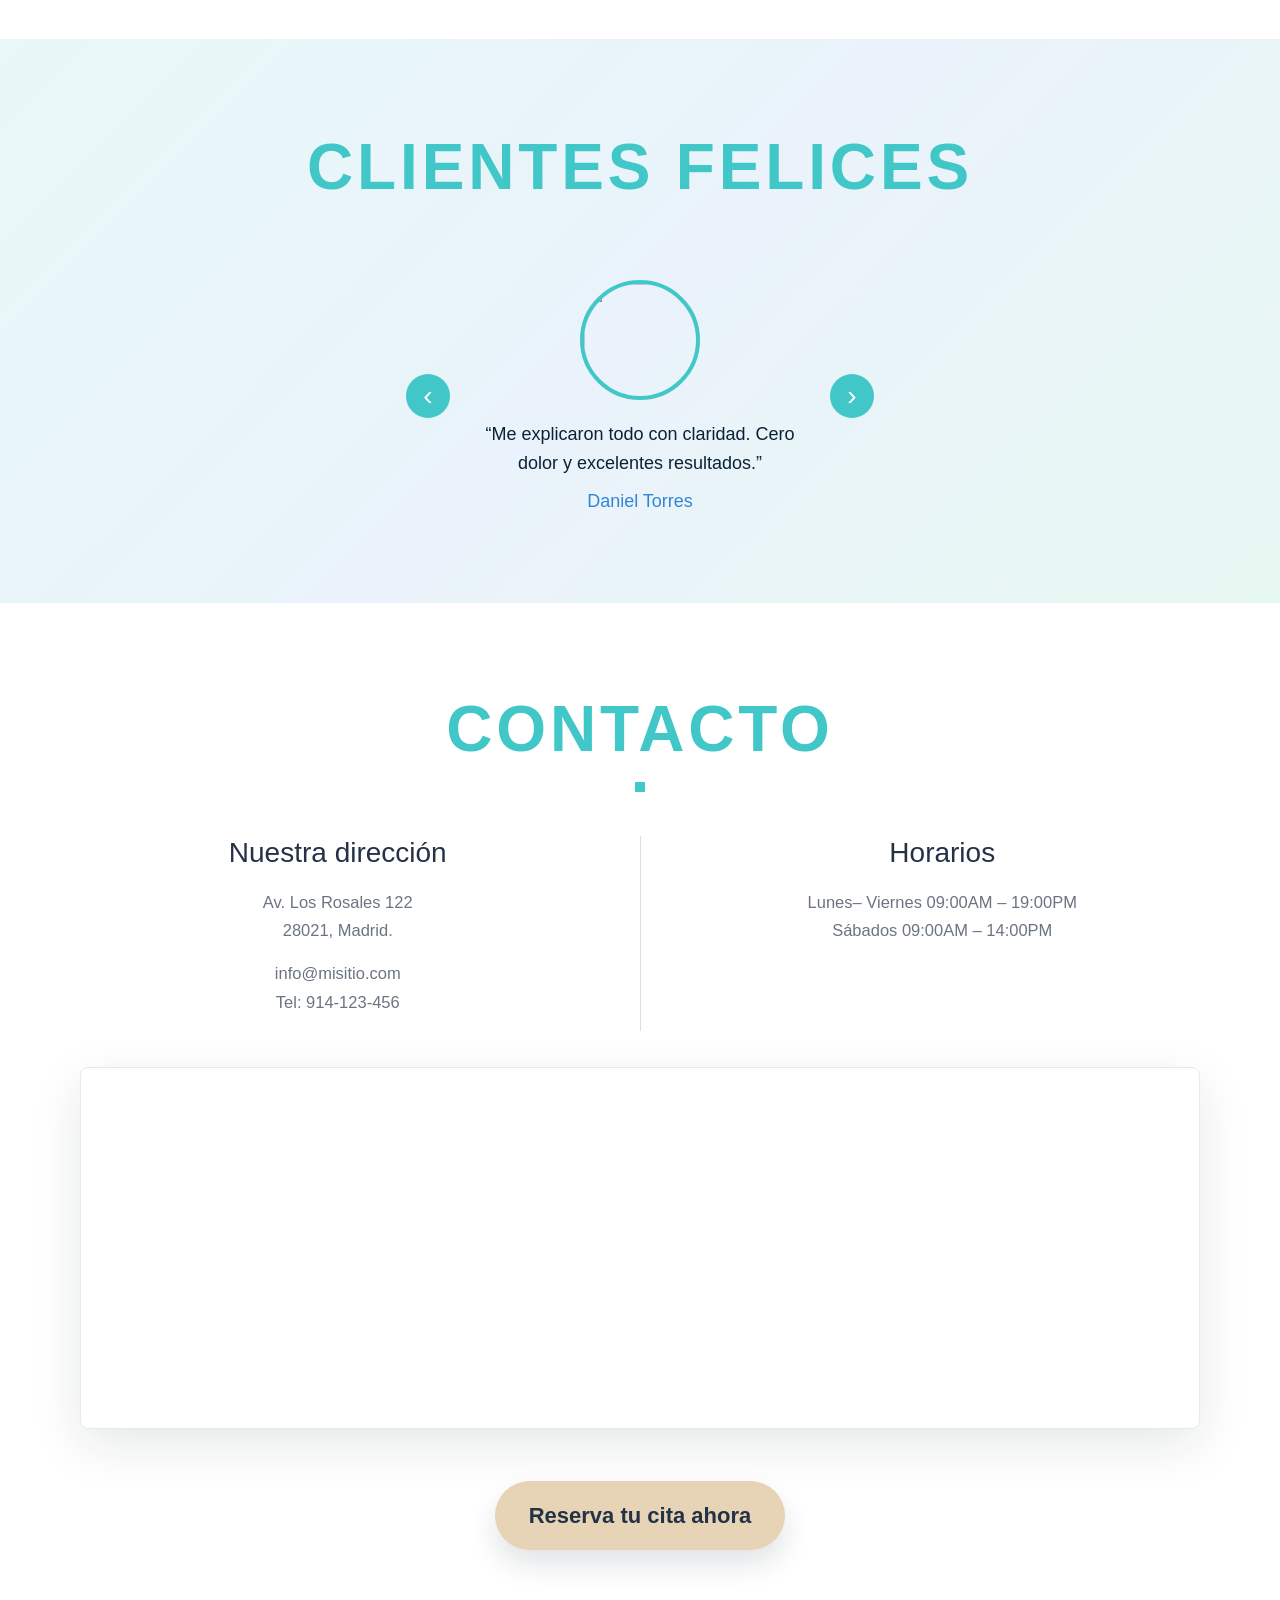
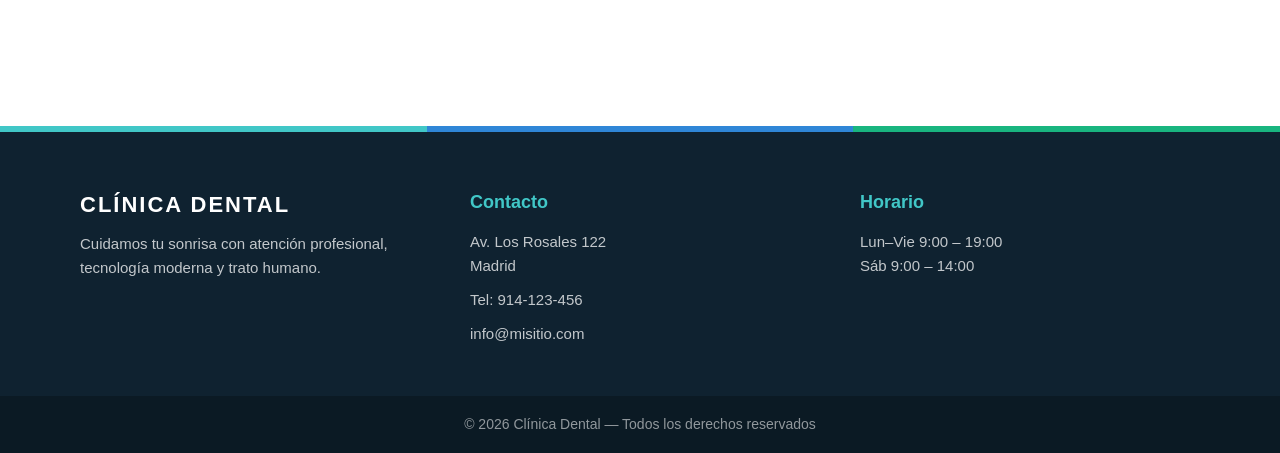
==== commit d3defa7a: "Add files via upload" ====
--- a/index.html
+++ b/index.html
@@ -1,461 +1,506 @@
-<!DOCTYPE html>
-<html lang="en">
-<head>
-  <meta charset="UTF-8">
-  <meta name="viewport" content="width=device-width, initial-scale=1.0">
-  <title>AFFILIATE WAREHOUSE | Preferred Contractor Applications</title>
-  <meta
-    name="description"
-    content="Formal application and onboarding gateway for existing and prospective preferred contractors seeking approved access to shared national trade accounts."
-  >
-  <link rel="preconnect" href="https://fonts.googleapis.com">
-  <link rel="preconnect" href="https://fonts.gstatic.com" crossorigin>
-  <link
-    href="https://fonts.googleapis.com/css2?family=Inter:wght@400;500;600;700;800&display=swap"
-    rel="stylesheet"
-  >
-  <link
-    rel="stylesheet"
-    href="https://cdn.jsdelivr.net/npm/bootstrap-icons@1.11.3/font/bootstrap-icons.min.css"
-  >
-  <link
-    rel="stylesheet"
-    href="https://cdn.jsdelivr.net/npm/bootstrap@5.3.3/dist/css/bootstrap.min.css"
-  >
-  <link rel="stylesheet" href="style.css">
-</head>
-<body>
-  <header class="site-header">
-    <nav class="navbar navbar-expand-lg container py-3">
-      <a class="navbar-brand brand-mark" href="#top">
-        <span class="brand-badge"><i class="bi bi-box-seam"></i></span>
-        <span>AFFILIATE WAREHOUSE</span>
-      </a>
-      <button
-        class="navbar-toggler border-0 shadow-none"
-        type="button"
-        data-bs-toggle="collapse"
-        data-bs-target="#mainNav"
-        aria-controls="mainNav"
-        aria-expanded="false"
-        aria-label="Toggle navigation"
-      >
-        <i class="bi bi-list"></i>
-      </button>
-      <div class="collapse navbar-collapse" id="mainNav">
-        <ul class="navbar-nav ms-auto align-items-lg-center gap-lg-2">
-          <li class="nav-item"><a class="nav-link" href="#how-it-works">How It Works</a></li>
-          <li class="nav-item"><a class="nav-link" href="#transparency">Transparency</a></li>
-          <li class="nav-item"><a class="nav-link" href="#our-story">Our Story</a></li>
-          <li class="nav-item"><a class="nav-link" href="#tab-call">Book a Call</a></li>
-          <li class="nav-item ms-lg-2">
-            <a class="btn btn-success btn-header" href="#tab-contractors">Become a Contractor</a>
-          </li>
-        </ul>
-      </div>
-    </nav>
-  </header>
-
-  <main id="top">
-    <section class="hero-banner">
-      <div class="hero-overlay"></div>
-      <div class="container hero-content">
-        <h1 class="hero-title hero-title-wide reveal">
-          Exclusive Access to<br>
-          Corporate Pricing for<br>
-          Preferred Contractors
-        </h1>
-        <p class="hero-copy hero-copy-center reveal">
-          Unify your purchasing power. Our centralized system gives you access to
-          corporate-level pricing through your participating wholesaler accounts,
-          without changing your existing terms.
-        </p>
-        <div class="hero-actions hero-actions-center reveal">
-          <a class="btn btn-success btn-lg cta-primary" href="#tab-contractors">
-            Apply for Contractor Status
-          </a>
-          <a class="btn btn-hero-link btn-lg cta-secondary" href="#tab-call">
-            Schedule a Call
-          </a>
-        </div>
-        <div class="hero-microcopy hero-microcopy-center reveal">
-          <span>No savings, no fee.</span>
-          <span>Access is limited strictly to our approved preferred contractors.</span>
-        </div>
-      </div>
-    </section>
-
-    <section id="our-story" class="section-space">
-      <div class="container">
-        <div class="row g-5 align-items-start">
-          <div class="col-lg-5">
-            <div class="section-heading reveal">
-              <span class="eyebrow">Built by the Trade</span>
-              <h2>Built by the Trade. Scaled the Right Way.</h2>
-              <p>
-                Affiliate Warehouse was built as an independent company to match purchasing
-                structure with national contractor scale, while keeping the preferred contractor model intact.
-              </p>
-            </div>
-          </div>
-          <div class="col-lg-7">
-            <div class="story-card reveal">
-              <p>
-                Affiliate Warehouse was created alongside its sister company, Aussie Antennas and
-                Electrical, after more than 25 years of working with trusted contractors across Australia.
-                Aussie Antennas and Electrical grew nationally by partnering with preferred contractors,
-                not by owning trucks in every city. The model worked.
-              </p>
-              <p>
-                But as the work scaled, the purchasing did not. Every contractor bought materials
-                through their own trade accounts, paying small-business pricing with inconsistent discounts
-                and layered mark-ups. National-level spending was being handled like hundreds of separate businesses.
-              </p>
-              <p>
-                Affiliate Warehouse was built as a separate, independent company to fix that:
-                one shared purchasing system, corporate-level supplier pricing, used by our preferred
-                contractors nationwide. Same independence. Better pricing. A system that finally matches the scale of the work.
-              </p>
-            </div>
-          </div>
-        </div>
-      </div>
-    </section>
-
-    <section id="how-it-works" class="section-space section-muted">
-      <div class="container">
-        <div class="section-heading text-center reveal">
-          <span class="eyebrow">How It Works</span>
-          <h2>A Simple and Transparent Process</h2>
-          <p>Our streamlined process is designed for maximum transparency and efficiency, ensuring you see the value before paying anything.</p>
-        </div>
-        <div class="row g-4 process-grid">
-          <div class="col-md-4">
-            <article class="info-card reveal">
-              <div class="icon-shell"><i class="bi bi-search"></i></div>
-              <span class="step-label">Step 1</span>
-              <h3>Price Monitoring</h3>
-              <p>We monitor wholesaler pricing across participating accounts.</p>
-            </article>
-          </div>
-          <div class="col-md-4">
-            <article class="info-card reveal">
-              <div class="icon-shell"><i class="bi bi-percent"></i></div>
-              <span class="step-label">Step 2</span>
-              <h3>Savings Identification</h3>
-              <p>We identify verifiable savings opportunities for your business.</p>
-            </article>
-          </div>
-          <div class="col-md-4">
-            <article class="info-card reveal">
-              <div class="icon-shell"><i class="bi bi-journal-check"></i></div>
-              <span class="step-label">Step 3</span>
-              <h3>Documentation and Billing</h3>
-              <p>Fees only apply to documented savings. If you do not save, you do not pay.</p>
-            </article>
-          </div>
-        </div>
-      </div>
-    </section>
-
-    <section id="transparency" class="section-space">
-      <div class="container">
-        <div class="row align-items-center g-5">
-          <div class="col-lg-5">
-            <div class="section-heading reveal">
-              <span class="eyebrow">Approval Standards</span>
-              <h2>Access Is Controlled and Assessed</h2>
-              <p>
-                Access is limited strictly to our preferred contractors. This page exists to formalise
-                registration and assessment, not to offer open access to trade accounts.
-              </p>
-            </div>
-            <div class="compliance-badge reveal">
-              <i class="bi bi-patch-check"></i>
-              <span>Approval Required in All Cases</span>
-            </div>
-          </div>
-          <div class="col-lg-7">
-            <div class="compliance-panel reveal">
-              <div class="compliance-item">
-                <i class="bi bi-check2-circle"></i>
-                <span>This is not a public sign-up page for general trade account access</span>
-              </div>
-              <div class="compliance-item">
-                <i class="bi bi-check2-circle"></i>
-                <span>Existing preferred contractors still require formal registration and approval for account access</span>
-              </div>
-              <div class="compliance-item">
-                <i class="bi bi-check2-circle"></i>
-                <span>Businesses seeking preferred contractor status are assessed before approval</span>
-              </div>
-              <div class="compliance-item">
-                <i class="bi bi-check2-circle"></i>
-                <span>Suitability, compliance, and alignment with our standards determine outcomes</span>
-              </div>
-              <div class="compliance-item">
-                <i class="bi bi-check2-circle"></i>
-                <span>Only approved preferred contractors may receive work from us and access shared accounts</span>
-              </div>
-            </div>
-          </div>
-        </div>
-      </div>
-    </section>
-
-    <section id="get-started" class="section-space section-soft">
-      <div class="container">
-        <div class="section-heading text-center reveal">
-          <h2>Get Started Today</h2>
-          <p>Choose the option that best fits your needs. Our team will review every enquiry before moving forward.</p>
-        </div>
-
-        <div class="tab-shell reveal" role="tablist" aria-label="Application options">
-          <button
-            class="tab-trigger is-active"
-            type="button"
-            role="tab"
-            aria-selected="true"
-            aria-controls="panel-contractors"
-            id="tab-contractors"
-            data-form-tab="contractors"
-          >
-            For Contractors
-          </button>
-          <button
-            class="tab-trigger"
-            type="button"
-            role="tab"
-            aria-selected="false"
-            aria-controls="panel-call"
-            id="tab-call"
-            data-form-tab="call"
-          >
-            Book a Call
-          </button>
-          <button
-            class="tab-trigger"
-            type="button"
-            role="tab"
-            aria-selected="false"
-            aria-controls="panel-wholesalers"
-            id="tab-wholesalers"
-            data-form-tab="wholesalers"
-          >
-            For Wholesalers
-          </button>
-        </div>
-
-        <div
-          class="tab-panel is-active reveal"
-          id="panel-contractors"
-          role="tabpanel"
-          aria-labelledby="tab-contractors"
-          data-form-panel="contractors"
-        >
-          <div class="form-card form-card-framed">
-            <div class="panel-copy">
-              <h3>Preferred Contractor Application</h3>
-              <p>
-                For existing preferred contractors formalising approved access, or businesses applying
-                to become a preferred contractor. Approval is required before any access is granted.
-              </p>
-            </div>
-            <form class="lead-form" data-success-target="contractor-success">
-              <div class="row g-3">
-                <div class="col-12">
-                  <label for="application-type" class="form-label">Application Type</label>
-                  <select id="application-type" class="form-select">
-                    <option>Existing Preferred Contractor Registration</option>
-                    <option>Apply for Preferred Contractor Status</option>
-                  </select>
-                </div>
-                <div class="col-md-6">
-                  <label for="business-name" class="form-label">Business Name</label>
-                  <input id="business-name" class="form-control" type="text" placeholder="Business Name">
-                </div>
-                <div class="col-md-6">
-                  <label for="contact-name" class="form-label">Contact Name</label>
-                  <input id="contact-name" class="form-control" type="text" placeholder="Contact Name">
-                </div>
-                <div class="col-md-6">
-                  <label for="mobile" class="form-label">Mobile</label>
-                  <input id="mobile" class="form-control" type="tel" placeholder="Mobile">
-                </div>
-                <div class="col-md-6">
-                  <label for="email" class="form-label">Email</label>
-                  <input id="email" class="form-control" type="email" placeholder="Email">
-                </div>
-                <div class="col-12">
-                  <label for="compliance-note" class="form-label">Business Overview</label>
-                  <textarea
-                    id="compliance-note"
-                    class="form-control"
-                    rows="4"
-                    placeholder="Briefly outline your trade scope, compliance position, and why you are applying."
-                  ></textarea>
-                </div>
-              </div>
-              <div class="calendly-placeholder mt-4">
-                <div class="placeholder-head">
-                  <i class="bi bi-calendar-event"></i>
-                  Introductory Call Scheduling Placeholder
-                </div>
-                <p>Please schedule a brief introductory call here during final integration.</p>
-              </div>
-              <button class="btn btn-success btn-submit btn-block mt-4" type="submit">Submit Application</button>
-            </form>
-            <div id="contractor-success" class="success-message" aria-live="polite">
-              <strong>Thank you, your application has been received.</strong>
-              <span>We will review your submission and contact you after assessment.</span>
-            </div>
-          </div>
-        </div>
-
-        <div
-          class="tab-panel reveal"
-          id="panel-call"
-          role="tabpanel"
-          aria-labelledby="tab-call"
-          data-form-panel="call"
-          hidden
-        >
-          <div class="form-card form-card-framed">
-            <div class="panel-copy">
-              <h3>Pre-Application Information Call</h3>
-              <p>
-                For businesses that want to understand the approval process before submitting a formal application.
-              </p>
-            </div>
-            <form class="lead-form" data-success-target="info-success">
-              <div class="row g-3">
-                <div class="col-md-6">
-                  <label for="info-name" class="form-label">Name</label>
-                  <input id="info-name" class="form-control" type="text" placeholder="Name">
-                </div>
-                <div class="col-md-6">
-                  <label for="info-business" class="form-label">Business</label>
-                  <input id="info-business" class="form-control" type="text" placeholder="Business">
-                </div>
-                <div class="col-md-6">
-                  <label for="info-phone" class="form-label">Phone</label>
-                  <input id="info-phone" class="form-control" type="tel" placeholder="Phone">
-                </div>
-                <div class="col-md-6">
-                  <label for="info-email" class="form-label">Email</label>
-                  <input id="info-email" class="form-control" type="email" placeholder="Email">
-                </div>
-              </div>
-              <div class="calendly-placeholder mt-4">
-                <div class="placeholder-head">
-                  <i class="bi bi-calendar-event"></i>
-                  Information Call Scheduling Placeholder
-                </div>
-                <p>Select a suitable time here during final integration.</p>
-              </div>
-              <button class="btn btn-success btn-submit btn-block mt-4" type="submit">Book Call</button>
-            </form>
-            <div id="info-success" class="success-message" aria-live="polite">
-              <strong>Your call request has been received.</strong>
-              <span>We will review your details and confirm the next step.</span>
-            </div>
-          </div>
-        </div>
-
-        <div
-          class="tab-panel reveal"
-          id="panel-wholesalers"
-          role="tabpanel"
-          aria-labelledby="tab-wholesalers"
-          data-form-panel="wholesalers"
-          hidden
-        >
-          <div class="form-card form-card-framed">
-            <div class="panel-copy">
-              <h3>Wholesaler Enquiry</h3>
-              <p>
-                For wholesalers exploring a formal commercial relationship with our contractor network and purchasing structure.
-              </p>
-            </div>
-            <form class="lead-form" data-success-target="wholesaler-success">
-              <div class="row g-3">
-                <div class="col-md-6">
-                  <label for="company-name" class="form-label">Company Name</label>
-                  <input id="company-name" class="form-control" type="text" placeholder="Company Name">
-                </div>
-                <div class="col-md-6">
-                  <label for="wholesaler-contact" class="form-label">Contact Name</label>
-                  <input id="wholesaler-contact" class="form-control" type="text" placeholder="Contact Name">
-                </div>
-                <div class="col-md-6">
-                  <label for="wholesaler-phone" class="form-label">Phone</label>
-                  <input id="wholesaler-phone" class="form-control" type="tel" placeholder="Phone">
-                </div>
-                <div class="col-md-6">
-                  <label for="wholesaler-email" class="form-label">Email</label>
-                  <input id="wholesaler-email" class="form-control" type="email" placeholder="Email">
-                </div>
-                <div class="col-12">
-                  <label for="wholesaler-message" class="form-label">Message</label>
-                  <textarea
-                    id="wholesaler-message"
-                    class="form-control"
-                    rows="4"
-                    placeholder="Tell us about your product range, coverage, or pricing model."
-                  ></textarea>
-                </div>
-              </div>
-              <button class="btn btn-success btn-submit btn-block mt-4" type="submit">Submit Enquiry</button>
-            </form>
-            <div id="wholesaler-success" class="success-message" aria-live="polite">
-              <strong>Your enquiry has been received.</strong>
-              <span>Our team will review it and follow up if appropriate.</span>
-            </div>
-          </div>
-        </div>
-      </div>
-    </section>
-  </main>
-
-  <footer class="site-footer">
-    <div class="container">
-      <div class="footer-grid footer-grid-columns">
-        <div class="footer-column footer-brand">
-          <h2>Affiliate Warehouse</h2>
-          <p>Procurement support that only gets paid when you save.</p>
-        </div>
-        <div class="footer-column">
-          <h3>Platform</h3>
-          <a href="#how-it-works">How It Works</a>
-          <a href="#transparency">Transparency</a>
-          <a href="#our-story">Our Story</a>
-        </div>
-        <div class="footer-column">
-          <h3>Get Started</h3>
-          <a href="#tab-contractors">Contractor Application</a>
-          <a href="#tab-call">Schedule a Call</a>
-          <a href="#tab-wholesalers">Wholesaler Inquiry</a>
-        </div>
-        <div class="footer-column">
-          <h3>Legal</h3>
-          <a href="#">Privacy Policy</a>
-          <a href="#">Terms of Service</a>
-        </div>
-      </div>
-      <div class="footer-disclaimer">
-        <h3>Disclaimer</h3>
-        <p>
-          Pricing and discounts are set by wholesalers. Affiliate Warehouse does not offer guaranteed savings.
-          Savings vary by supplier and market conditions. Fees only apply when verified savings are produced.
-          Participation is voluntary and non-exclusive.
-        </p>
-        <p class="footer-copyright">© 2026 Affiliate Warehouse. All rights reserved.</p>
-      </div>
-    </div>
-  </footer>
-
-  <script src="https://cdn.jsdelivr.net/npm/bootstrap@5.3.3/dist/js/bootstrap.bundle.min.js"></script>
-  <script src="script.js"></script>
-</body>
-</html>
-
+<!doctype html>
+<html lang="es">
+<head>
+  <meta charset="utf-8" />
+  <meta name="viewport" content="width=device-width, initial-scale=1" />
+  <title>Clínica Dental</title>
+ <link rel="stylesheet" href="https://cdn.jsdelivr.net/npm/bootstrap@5.3.3/dist/css/bootstrap.min.css">
+ <link rel="stylesheet" href="https://cdn.jsdelivr.net/npm/bootstrap-icons@1.11.3/font/bootstrap-icons.min.css">
+ <link href="https://cdn.jsdelivr.net/npm/bootstrap@5.3.3/dist/css/bootstrap.min.css" rel="stylesheet">
+ <link rel="stylesheet" href="styles.css" />
+</head>
+<body>
+
+  <div class="wix-topbar">
+    <div class="wix-strip"></div>
+
+    <div class="wix-brandspace">
+      <div class="wix-brandleft">
+        <span class="wix-brandname">CLÍNICA DENTAL</span>
+      </div>
+    </div>
+
+    <a class="wix-top-cta" href="reservar-online.html">Haz una cita</a>
+  </div>
+
+  
+  <header class="nav-absolute">
+    <div class="nav-inner">
+      <button class="nav-burger" type="button" aria-label="Abrir men�" aria-expanded="false">
+        <span></span><span></span><span></span>
+      </button>
+      <nav class="nav-links" aria-label="Men�">
+        <a href="#inicio" class="active">Inicio</a>
+        <a href="#nosotros">Nosotros</a>
+        <a href="#servicios">Servicios</a>
+        <a href="#equipo">Nuestro equipo</a>
+        <a href="nuestra-clinica.html">Nuestra Clínica</a>
+        <a href="#contacto">Contacto</a>
+        <a href="reservar-online.html">Reservar online</a>
+      </nav>
+    </div>
+  </header>
+
+  
+  <main id="inicio">
+    <section class="hero" aria-label="Hero Wix">
+      <div class="hero-slider" data-slider>
+        <div class="hero-slide is-active" style="background-image:url('img/hero-1.jpeg')"></div>
+        <div class="hero-slide" style="background-image:url('img/hero-2.jpeg')"></div>
+        <div class="hero-slide" style="background-image:url('img/hero-3.jpg')"></div>
+      </div>
+
+      <div class="wix-cards" data-reveal>
+        <div class="wix-card c-teal">
+          <div class="wix-card-title">DENTISTA</div>
+          <div class="wix-card-sub">GENERAL</div>
+        </div>
+
+        <div class="wix-card c-blue">
+          <div class="wix-card-title">DENTISTA</div>
+          <div class="wix-card-sub">COSMÉTICA</div>
+        </div>
+
+        <div class="wix-card c-green">
+          <div class="wix-card-title">EMERGENCIAS</div>
+          <div class="wix-card-sub">DENTALES</div>
+        </div>
+      </div>
+    </section>
+
+
+<section id="nosotros" class="about">
+  <div class="about__wrap">
+
+    <header class="about__head">
+      <h2 class="about__title">NOSOTROS</h2>
+      <span class="about__dot" aria-hidden="true"></span>
+    </header>
+
+    <div class="about__grid">
+      <div class="about__left">
+        <figure class="about__media reveal">
+          <img src="img/nosotros.avif" alt="Clínica Dental - Nosotros" loading="lazy">
+        </figure>
+
+        
+        <div class="about__actions reveal">
+          <a class="about__btn about__btn--fill" href="nuestra-clinica.html">Nuestra clínica</a>
+          <a class="about__btn about__btn--outline" href="#equipo">Nuestro equipo</a>
+        </div>
+      </div>
+
+      
+      <div class="about__divider" aria-hidden="true"></div>
+
+      
+      <div class="about__content">
+        <p class="about__lead reveal">
+          En <strong>Clínica Dental</strong> cuidamos tu sonrisa con un enfoque moderno, humano y honesto: diagnóstico claro,
+          tratamientos responsables y atención cálida.
+        </p>
+
+        <p class="about__text reveal">
+          Nuestro objetivo es que te sientas en confianza desde el primer minuto. Trabajamos con protocolos de higiene,
+          tecnología actual y un equipo que prioriza tu bienestar.
+        </p>
+
+        <p class="about__text reveal">
+          Desde prevención y estética hasta urgencias, te acompañamos paso a paso con planes personalizados y resultados naturales.
+        </p>
+
+        <ul class="about__bullets">
+          <li class="reveal"><span class="about__chip chip--teal"></span> Atención integral</li>
+          <li class="reveal"><span class="about__chip chip--blue"></span> Tecnología y precisión</li>
+          <li class="reveal"><span class="about__chip chip--green"></span> Trato humano</li>
+        </ul>
+      </div>
+    </div>
+
+  </div>
+</section>
+    
+<section id="servicios" class="svc-premium" aria-label="Servicios">
+  <div class="svc-wrap">
+    <header class="svc-head reveal">
+      <p class="svc-kicker">
+        <span class="svc-kicker-green">TRATAMIENTOS</span>
+      </p>
+
+      <h2 class="svc-title">
+        <span class="svc-title-blue">Servicios dentales</span>
+        <span class="svc-title-teal">pensados para tu comodidad</span>
+      </h2>
+
+      <p class="svc-sub">
+        Atención integral con tratamientos modernos y un enfoque humano. Selecciona un servicio para ver detalles.
+      </p>
+
+    <div class="svc-grid">
+    
+      <a class="svc-card is-teal reveal" href="servicio-odontologia-general.html" aria-label="Ver más: Odontología general">
+        <div class="svc-media" style="background-image:url('img/odontologia-general.jpg');">
+          <div class="svc-tint" aria-hidden="true"></div>
+
+          
+          <div class="svc-icon" aria-hidden="true">
+            <img src="img/iconos/dental-general.webp" alt="" />
+          </div>
+        </div>
+
+        <div class="svc-body">
+          <h3 class="svc-h3">Odontología general</h3>
+          <p class="svc-p">Prevención, revisiones, limpiezas y tratamientos para mantener tu salud bucodental.</p>
+
+          <span class="svc-btn" aria-hidden="true">
+            Ver más <span class="svc-arrow">→</span>
+          </span>
+        </div>
+      </a>
+
+      
+      <a class="svc-card is-blue reveal" href="servicio-ortodoncia.html" aria-label="Ver más: Ortodoncia">
+        <div class="svc-media" style="background-image:url('img/ortodoncia.jpg');">
+          <div class="svc-tint" aria-hidden="true"></div>
+
+          <div class="svc-icon" aria-hidden="true">
+            <img src="img/iconos/ortodoncia.png" alt="" />
+          </div>
+        </div>
+
+        <div class="svc-body">
+          <h3 class="svc-h3">Ortodoncia</h3>
+          <p class="svc-p">Alineación dental moderna para mejorar estética, mordida y función.</p>
+
+          <span class="svc-btn" aria-hidden="true">
+            Ver más <span class="svc-arrow">→</span>
+          </span>
+        </div>
+      </a>
+
+      
+      <a class="svc-card is-green reveal" href="servicio-urgencias.html" aria-label="Ver más: Urgencias dentales">
+        <div class="svc-media" style="background-image:url('img/urgencias.jpg');">
+          <div class="svc-tint" aria-hidden="true"></div>
+
+          <div class="svc-icon" aria-hidden="true">
+            <img src="img/iconos/urgencias.png" alt="" />
+          </div>
+        </div>
+
+        <div class="svc-body">
+          <h3 class="svc-h3">Urgencias dentales</h3>
+          <p class="svc-p">Atención rápida para dolor, fracturas, infecciones o situaciones imprevistas.</p>
+
+          <span class="svc-btn" aria-hidden="true">
+            Ver más <span class="svc-arrow">→</span>
+          </span>
+        </div>
+      </a>
+
+      
+      <a class="svc-card is-teal reveal" href="servicio-periodoncia.html" aria-label="Ver más: Periodoncia">
+        <div class="svc-media" style="background-image:url('img/periodoncia.jpg');">
+          <div class="svc-tint" aria-hidden="true"></div>
+
+          <div class="svc-icon" aria-hidden="true">
+            <img src="img/iconos/periodoncia.png" alt="" />
+          </div>
+        </div>
+
+        <div class="svc-body">
+          <h3 class="svc-h3">Periodoncia</h3>
+          <p class="svc-p">Cuidamos tus encías para mantener una sonrisa sana, estable y protegida.</p>
+
+          <span class="svc-btn" aria-hidden="true">
+            Ver más <span class="svc-arrow">→</span>
+          </span>
+        </div>
+      </a>
+
+    
+      <a class="svc-card is-blue reveal" href="servicio-estetica.html" aria-label="Ver más: Estética dental">
+        <div class="svc-media" style="background-image:url('img/estetica.jpg');">
+          <div class="svc-tint" aria-hidden="true"></div>
+
+          <div class="svc-icon" aria-hidden="true">
+            <img src="img/iconos/estetica.svg" alt="" />
+          </div>
+        </div>
+
+        <div class="svc-body">
+          <h3 class="svc-h3">Estética dental</h3>
+          <p class="svc-p">Mejora tu sonrisa con tratamientos seguros, naturales y mínimamente invasivos.</p>
+
+          <span class="svc-btn" aria-hidden="true">
+            Ver más <span class="svc-arrow">→</span>
+          </span>
+        </div>
+      </a>
+
+      
+      <a class="svc-card is-green reveal" href="servicio-odontopediatria.html" aria-label="Ver más: Odontopediatría">
+        <div class="svc-media" style="background-image:url('img/odontopediatra.jpg');">
+          <div class="svc-tint" aria-hidden="true"></div>
+
+          <div class="svc-icon" aria-hidden="true">
+            <img src="img/iconos/odontopediatria.webp" alt="" />
+          </div>
+        </div>
+
+        <div class="svc-body">
+          <h3 class="svc-h3">Odontopediatría</h3>
+          <p class="svc-p">Cuidado dental infantil con enfoque amable para crear hábitos desde pequeños.</p>
+
+          <span class="svc-btn" aria-hidden="true">
+            Ver más <span class="svc-arrow">→</span>
+          </span>
+        </div>
+      </a>
+    </div>
+  </div>
+</section>
+
+
+<section id="equipo" class="team">
+  <div class="team__wrap">
+
+    <header class="team__head js-team-head">
+      <h2 class="team__title">NUESTRO EQUIPO</h2>
+      <span class="team__dot" aria-hidden="true"></span>
+    </header>
+
+    <div class="team__grid">
+      <article class="team-card reveal">
+        <div class="team-card__media">
+          <img src="img/equipo/doc-1.jpeg" alt="Dra. Juana Martínez" loading="lazy">
+          <span class="team-card__bar bar--teal" aria-hidden="true"></span>
+        </div>
+        <h3 class="team-card__name">Dra. Juana Martínez</h3>
+        <p class="team-card__role">Especialista en Estética</p>
+      </article>
+
+      
+      <article class="team-card reveal">
+        <div class="team-card__media">
+          <img src="img/equipo/doc-2.jpeg" alt="Dr. Carlos Ponte" loading="lazy">
+          <span class="team-card__bar bar--blue" aria-hidden="true"></span>
+        </div>
+        <h3 class="team-card__name">Dr. Carlos Ponte</h3>
+        <p class="team-card__role">Ortodoncista</p>
+      </article>
+
+      
+      <article class="team-card reveal">
+        <div class="team-card__media">
+          <img src="img/equipo/doc-3.jpeg" alt="Dra. Olivia Batemarco" loading="lazy">
+          <span class="team-card__bar bar--green" aria-hidden="true"></span>
+        </div>
+        <h3 class="team-card__name">Dra. Olivia Batemarco</h3>
+        <p class="team-card__role">Higiene Bucal</p>
+      </article>
+
+      
+      <article class="team-card reveal">
+        <div class="team-card__media">
+          <img src="img/equipo/4.jpg" alt="Dr. Marco Ledesma" loading="lazy">
+          <span class="team-card__bar bar--teal" aria-hidden="true"></span>
+        </div>
+        <h3 class="team-card__name">Dr. Marco Ledesma</h3>
+        <p class="team-card__role">Odontología General</p>
+      </article>
+
+      
+      <article class="team-card reveal">
+        <div class="team-card__media">
+          <img src="img/equipo/5.jpg" alt="Dra. Sofía Rangel" loading="lazy">
+          <span class="team-card__bar bar--blue" aria-hidden="true"></span>
+        </div>
+        <h3 class="team-card__name">Dra. Sofía Rangel</h3>
+        <p class="team-card__role">Rehabilitación Oral</p>
+      </article>
+
+      
+      <article class="team-card reveal">
+        <div class="team-card__media">
+          <img src="img/equipo/6.jpg" alt="Dr. Diego Salas" loading="lazy">
+          <span class="team-card__bar bar--green" aria-hidden="true"></span>
+        </div>
+        <h3 class="team-card__name">Dr. Diego Salas</h3>
+        <p class="team-card__role">Urgencias Dentales</p>
+      </article>
+    </div>
+
+    <div class="team__cta reveal">
+      <a class="cta-pill" href="reservar-online.html">Reserva tu cita ahora</a>
+    </div>
+
+  </div>
+</section>
+
+
+<section class="bg-fixed"></section>
+<section class="testimonials reveal" id="testimonios">
+
+  <div class="testi-head">
+    <h2 class="testi-title">CLIENTES FELICES</h2>
+    <span class="testi-dot"></span>
+  </div>
+
+  <div class="testi-carousel">
+
+    <button class="testi-arrow left" onclick="prevTesti()">‹</button>
+
+    <div class="testi-track">
+
+      <div class="testi-item active">
+        <img src="img/cliente-1.jpg" class="testi-avatar">
+        <p class="testi-text">
+          “Me explicaron todo con claridad. Cero dolor y excelentes resultados.”
+        </p>
+        <h4>Daniel Torres</h4>
+      </div>
+
+      <div class="testi-item">
+        <img src="img/cliente-2.jpg" class="testi-avatar">
+        <p class="testi-text">
+          “Atención increíble y muy profesionales. Volvería sin dudarlo.”
+        </p>
+        <h4>Laura Méndez</h4>
+      </div>
+
+      <div class="testi-item">
+        <img src="img/cliente-3.jpg" class="testi-avatar">
+        <p class="testi-text">
+          “La mejor clínica dental que he visitado. Súper recomendados.”
+        </p>
+        <h4>Ricardo López</h4>
+      </div>
+
+    </div>
+
+    <button class="testi-arrow right" onclick="nextTesti()">›</button>
+
+  </div>
+
+</section>
+
+<section id="contacto" class="contact">
+  <div class="contact__wrap">
+
+    <header class="contact__head">
+      <h2 class="contact__title">CONTACTO</h2>
+      <span class="contact__dot" aria-hidden="true"></span>
+    </header>
+
+    <div class="contact__grid">
+      
+      <div class="contact__col">
+        <h3 class="contact__h3">Nuestra dirección</h3>
+
+        <p class="contact__p">
+          Av. Los Rosales 122<br>
+          28021, Madrid.
+        </p>
+
+        <p class="contact__p">
+          info@misitio.com<br>
+          Tel: 914-123-456
+        </p>
+      </div>
+
+      
+      <div class="contact__divider" aria-hidden="true"></div>
+
+      
+      <div class="contact__col">
+        <h3 class="contact__h3">Horarios</h3>
+
+        <p class="contact__p">
+          Lunes– Viernes 09:00AM – 19:00PM<br>
+          Sábados 09:00AM – 14:00PM
+        </p>
+      </div>
+    </div>
+
+    
+    <div class="contact__map">
+
+      <iframe
+        title="Mapa - Clínica Dental"
+        src="https://www.google.com/maps?q=Madrid&output=embed"
+        loading="lazy"
+        referrerpolicy="no-referrer-when-downgrade"
+        allowfullscreen>
+      </iframe>
+    </div>
+
+ <div class="team__cta reveal">
+      <a class="cta-pill" href="reservar-online.html">Reserva tu cita ahora</a>
+    </div>
+
+
+  </div>
+</section>
+
+<footer class="footer">
+
+  <div class="footer__wrap">
+
+    
+    <div class="footer__col">
+      <h4 class="footer__brand">CLÍNICA DENTAL</h4>
+
+      <p class="footer__text">
+        Cuidamos tu sonrisa con atención profesional,
+        tecnología moderna y trato humano.
+      </p>
+    </div>
+
+    
+    <div class="footer__col">
+      <h5 class="footer__title">Contacto</h5>
+
+      <p class="footer__link">
+        Av. Los Rosales 122<br>
+        Madrid
+      </p>
+
+      <p class="footer__link">
+        Tel: 914-123-456
+      </p>
+
+      <p class="footer__link">
+        info@misitio.com
+      </p>
+    </div>
+
+    
+    <div class="footer__col">
+      <h5 class="footer__title">Horario</h5>
+
+      <p class="footer__link">
+        Lun–Vie 9:00 – 19:00<br>
+        Sáb 9:00 – 14:00
+      </p>
+    </div>
+
+  </div>
+
+  
+  <div class="footer__bottom">
+    © 2026 Clínica Dental — Todos los derechos reservados
+  </div>
+
+</footer>
+
+
+  </main>
+
+  
+  <script src="https://cdn.jsdelivr.net/npm/bootstrap@5.3.3/dist/js/bootstrap.bundle.min.js"></script>
+
+  
+  <script src="app.js"></script>
+</body>
+</html>
--- a/styles.css
+++ b/styles.css
@@ -0,0 +1,1379 @@
+:root{
+  --teal:#41c7c7;
+  --blue:#2f86d7;
+  --green:#19b57f;
+
+  --ink:#0b2236;
+  --muted:#4a5a68;
+  --paper:#ffffff;
+  --soft:#f4fbfb;
+}
+
+*{box-sizing:border-box}
+html,body{margin:0;padding:0}
+body{font-family:Arial, Helvetica, sans-serif; background:#fff}
+
+
+.wix-topbar{
+  position:sticky;
+  top:0;
+  z-index:9999;
+  height:110px;
+  background:#fff;
+}
+
+.wix-strip{
+  position:absolute;
+  left:0; right:0; top:0;
+  height:6px;
+  background:linear-gradient(90deg,
+    #1bb7b2 0%,
+    #1bb7b2 33.333%,
+    #2f7fc9 33.333%,
+    #2f7fc9 66.666%,
+    #15b56a 66.666%,
+    #15b56a 100%
+  );
+}
+
+.wix-top-cta{
+  position:absolute;
+  top:6px;
+  right:0;
+  height:50px;
+  width:420px;
+  max-width:58vw;
+  background:#15b56a;
+  color:#fff;
+  text-decoration:none;
+  display:flex;
+  align-items:center;
+  justify-content:center;
+  font-size:20px;
+  font-weight:600;
+}
+
+.wix-brandspace{
+  position:absolute;
+  left:0;
+  right:420px;
+  top:6px;
+  height:104px;
+  display:flex;
+  align-items:center;
+  padding-left:26px;
+}
+
+.wix-brandleft{
+  display:flex;
+  align-items:center;
+  gap:12px;
+}
+
+.wix-brandlogo{
+  height:38px;
+  width:auto;
+  display:block;
+}
+
+.wix-brandname{
+  font-size:20px;
+  letter-spacing:2px;
+  font-weight:800;
+  color:#0f2230;
+}
+
+
+.nav-absolute{
+  position:absolute;
+  top:110px;
+  left:0; right:0;
+  z-index:90;
+}
+
+.nav-inner{
+  width:min(1200px, calc(100% - 60px));
+  margin:0 auto;
+  height:78px;
+  display:flex;
+  align-items:center;
+  justify-content:flex-end;
+  background:transparent;
+  padding:0 14px;
+
+  transform: translateY(-8px);
+  opacity:0;
+  animation: navDrop .55s ease forwards;
+}
+@keyframes navDrop{ to{ transform: translateY(0); opacity:1; } }
+
+.nav-links{
+  display:flex;
+  gap:46px;
+  align-items:center;
+}
+
+.nav-links a{
+  font-size:19px;
+  color:#fff;
+  text-decoration:none;
+  font-weight:500;
+  opacity:.95;
+  text-shadow:0 2px 18px rgba(0,0,0,.55);
+  transition: opacity .2s ease, transform .2s ease;
+}
+.nav-links a:hover{opacity:1; transform: translateY(-1px);}
+.nav-links a.active{opacity:1}
+
+
+.hero{
+  position:relative;
+  height:92vh;
+  min-height:680px;
+  overflow:hidden;
+}
+
+.hero-slider{
+  position:absolute;
+  inset:0;
+}
+
+.hero-slide{
+  position:absolute;
+  inset:0;
+  background-size:cover;
+  background-position:center;
+  opacity:0;
+  transition:opacity .8s ease;
+
+  
+  background-color:#dfe9ef;
+  background-image: linear-gradient(135deg, rgba(65,199,199,.25), rgba(47,134,215,.18), rgba(25,181,127,.18));
+}
+
+.hero-slide.is-active{opacity:1}
+
+.wix-cards{
+  position:absolute;
+  left:50%;
+  bottom:70px;
+  transform:translateX(-50%);
+  width:min(980px, calc(100% - 80px));
+  height:250px;
+  display:grid;
+  grid-template-columns:repeat(3, 1fr);
+  z-index:10;
+
+  opacity:0;
+  transform:translateX(-50%) translateY(18px);
+  transition: opacity .6s ease, transform .6s ease;
+}
+.wix-cards.is-visible{
+  opacity:1;
+  transform:translateX(-50%) translateY(0);
+}
+
+.wix-cards::after{
+  content:"";
+  position:absolute;
+  left:0;
+  right:0;
+  bottom:-8px;
+  height:8px;
+  background:linear-gradient(90deg,
+    #1bb7b2 0%,
+    #1bb7b2 33.333%,
+    #2f7fc9 33.333%,
+    #2f7fc9 66.666%,
+    #15b56a 66.666%,
+    #15b56a 100%
+  );
+}
+
+.wix-card{
+  display:flex;
+  flex-direction:column;
+  justify-content:center;
+  align-items:center;
+  text-align:center;
+  color:#fff;
+  border:1px solid rgba(255,255,255,.28);
+  backdrop-filter: blur(1.5px);
+}
+
+.c-teal{ background:rgba(27,183,178,.68); }
+.c-blue{ background:rgba(47,127,201,.68); }
+.c-green{ background:rgba(21,181,106,.68); }
+
+.wix-card-title{ font-size:30px; letter-spacing:2px; font-weight:500; text-transform:uppercase; margin-bottom:10px; }
+.wix-card-sub{ font-size:36px; letter-spacing:2px; font-weight:800; text-transform:uppercase; }
+
+
+.reveal{
+  opacity: 0;
+  transform: translateY(18px);
+  transition: opacity .6s ease, transform .6s ease;
+  will-change: opacity, transform;
+}
+.reveal.is-visible{
+  opacity: 1;
+  transform: translateY(0);
+}
+
+
+@media (max-width: 980px){
+  .wix-top-cta{width:320px; font-size:18px}
+  .wix-brandspace{right:320px}
+  .nav-inner{width:calc(100% - 30px)}
+  .nav-links{gap:22px}
+  .nav-links a{font-size:16px}
+}
+
+@media (max-width: 760px){
+  .wix-top-cta{width:260px; font-size:17px}
+  .wix-brandspace{right:260px; padding-left:14px}
+  .wix-brandname{font-size:16px; letter-spacing:1px}
+  .nav-links{display:none}
+  .wix-cards{grid-template-columns:1fr; height:auto}
+  .wix-card{height:130px}
+}
+
+
+.svc-premium{
+  padding: 88px 0 96px;
+  background: linear-gradient(180deg, #ffffff 0%, rgba(244,251,251,.9) 100%);
+}
+
+.svc-wrap{
+  max-width: 1120px;
+  margin: 0 auto;
+  padding: 0 24px;
+}
+
+.svc-head{
+  text-align: center;
+  margin-bottom: 44px;
+}
+
+.svc-kicker{
+  margin: 0 0 10px;
+  font-weight: 900;
+  letter-spacing: .22em;
+  font-size: 12px;
+  color: rgba(36,50,70,.65);
+}
+
+.svc-title{
+  margin: 0;
+  font-size: clamp(28px, 3.2vw, 48px);
+  letter-spacing: -.02em;
+  color: #243246;
+}
+
+.svc-sub{
+  margin: 14px auto 0;
+  max-width: 780px;
+  color: #6b7b8b;
+  font-size: 18px;
+  line-height: 1.6;
+}
+
+
+.t-green{ color: var(--green); }
+.t-blue{ color: var(--blue); }
+.t-teal{ color: var(--teal); }
+
+
+.svc-card{
+  display: block;
+  text-decoration: none;
+  color: inherit;
+  border-radius: 22px;
+  overflow: hidden;
+  background: #fff;
+  box-shadow: 0 18px 55px rgba(11,26,44,.14);
+  transform: translateZ(0);
+  transition: transform .25s ease, box-shadow .25s ease;
+}
+
+.svc-card:hover{
+  transform: translateY(-4px);
+  box-shadow: 0 26px 80px rgba(11,26,44,.18);
+}
+
+
+.svc-media{
+  position: relative;
+  height: 230px;
+  background-size: cover;
+  background-position: center;
+  background-repeat: no-repeat;
+
+  
+  background-color:#dfe9ef;
+  background-image: linear-gradient(135deg, rgba(65,199,199,.20), rgba(47,134,215,.18), rgba(25,181,127,.18));
+}
+
+.svc-tint{
+  position: absolute;
+  inset: 0;
+  opacity: .28;
+}
+
+
+.svc-icon{
+  position: absolute;
+  right: 18px;
+  bottom: -22px;
+  width: 66px;
+  height: 66px;
+  border-radius: 18px;
+  background: rgba(255,255,255,.96);
+  border: 1px solid rgba(11,34,54,.08);
+  box-shadow: 0 14px 34px rgba(11,26,44,.18);
+  display: grid;
+  place-items: center;
+  color: rgba(36,50,70,.88);
+  z-index: 2;
+}
+
+.svc-icon i{
+  font-size: 30px;
+  line-height: 1;
+}
+
+
+.svc-body{
+  padding: 34px 22px 22px;
+}
+
+.svc-h3{
+  margin: 0 0 10px;
+  font-size: 24px;
+  color: #243246;
+}
+
+.svc-p{
+  margin: 0 0 18px;
+  color: #6b7b8b;
+  line-height: 1.6;
+  font-size: 16px;
+}
+
+
+.svc-btn{
+  display: inline-flex;
+  align-items: center;
+  gap: 10px;
+  padding: 11px 18px;
+  border-radius: 999px;
+  font-weight: 600;
+  letter-spacing: .01em;
+  border: 1px solid transparent;
+  transition: transform .2s ease, filter .2s ease;
+  user-select: none;
+}
+
+.svc-arrow{ opacity:.9; }
+
+.svc-card:hover .svc-btn{ transform: translateY(-1px); }
+
+
+.svc-card.is-teal .svc-tint{ background: var(--teal); }
+.svc-card.is-blue .svc-tint{ background: var(--blue); }
+.svc-card.is-green .svc-tint{ background: var(--green); }
+
+.svc-card.is-teal .svc-btn{ background: rgba(65,199,199,.16); color: #0f3b3a; border-color: rgba(65,199,199,.32); }
+.svc-card.is-blue .svc-btn{ background: rgba(47,134,215,.16); color: #112b4c; border-color: rgba(47,134,215,.32); }
+.svc-card.is-green .svc-btn{ background: rgba(25,181,127,.16); color: #0e3b2a; border-color: rgba(25,181,127,.32); }
+
+
+.svc-kicker-green{ color: var(--green); }
+.svc-title-blue{ color: var(--blue); }
+.svc-title-teal{ color: var(--teal); }
+
+
+.svc-icon img{
+  width: 34px;
+  height: 34px;
+  object-fit: contain;
+  display: block;
+  filter: none; 
+}
+
+
+.svc-btn{
+  position: relative;
+  display: inline-flex;
+  align-items: center;
+  gap: 12px;
+
+  padding: 12px 6px;            
+  border-radius: 12px;
+  font-weight: 700;              
+  letter-spacing: .02em;
+  color: #243246;
+  background: transparent;
+  user-select: none;
+}
+
+
+.svc-btn::after{
+  content:"";
+  position:absolute;
+  left:0;
+  right:0;
+  bottom:2px;
+  height:2px;
+  border-radius: 999px;
+  opacity:.85;
+  transform: scaleX(.55);
+  transform-origin: left;
+  transition: transform .28s ease, opacity .28s ease;
+}
+
+
+.svc-arrow{
+  display:inline-block;
+  transition: transform .22s ease;
+  opacity:.9;
+}
+
+
+.svc-card:hover .svc-btn::after{
+  transform: scaleX(1);
+  opacity:1;
+}
+.svc-card:hover .svc-arrow{
+  transform: translateX(4px);
+}
+
+
+.svc-card.is-teal .svc-btn::after{ background: var(--teal); }
+.svc-card.is-blue .svc-btn::after{ background: var(--blue); }
+.svc-card.is-green .svc-btn::after{ background: var(--green); }
+
+
+.svc-card.is-teal:hover{ box-shadow: 0 26px 86px rgba(65,199,199,.22); }
+.svc-card.is-blue:hover{ box-shadow: 0 26px 86px rgba(47,134,215,.22); }
+.svc-card.is-green:hover{ box-shadow: 0 26px 86px rgba(25,181,127,.22); }
+
+
+.about{
+  background:#fff;
+  padding: 88px 0 96px;
+}
+
+.about__wrap{
+  width: min(1120px, calc(100% - 48px));
+  margin: 0 auto;
+}
+
+.about__head{
+  text-align:center;
+  margin-bottom: 46px;
+}
+
+.about__title{
+  margin:0;
+  font-weight: 900;
+  letter-spacing: .06em;
+  font-size: clamp(40px, 5vw, 64px);
+  color: var(--teal);
+  text-transform: uppercase;
+}
+
+.about__dot{
+  display:block;
+  width: 10px;
+  height: 10px;
+  background: var(--teal);
+  margin: 14px auto 0;
+  opacity: 0;
+  transform: translateY(-18px);
+}
+
+
+.about.is-visible .about__dot{
+  animation: aboutDotDrop .55s ease forwards;
+}
+@keyframes aboutDotDrop{
+  0%{ opacity:0; transform: translateY(-22px); }
+  100%{ opacity:1; transform: translateY(0); }
+}
+
+.about__grid{
+  position: relative;
+  display:grid;
+  grid-template-columns: 1fr 1px 1fr;
+  gap: 44px;
+  align-items: start;
+}
+
+.about__divider{
+  width:1px;
+  background: rgba(11,34,54,.14);
+  height: 100%;
+  min-height: 420px; 
+  justify-self: center;
+}
+
+.about__media{
+  border-radius: 22px;
+  overflow:hidden;
+  box-shadow: 0 24px 70px rgba(11,34,54,.12);
+  border: 1px solid rgba(11,34,54,.08);
+}
+
+.about__media img{
+  width:100%;
+  height: 100%;
+  max-height: 520px;
+  object-fit: cover;
+  display:block;
+}
+
+.about__content{
+  padding-top: 6px;
+}
+
+.about__lead{
+  margin:0 0 14px;
+  color: var(--ink);
+  font-size: 18px;
+  line-height: 1.75;
+}
+
+.about__text{
+  margin:0 0 14px;
+  color: var(--muted);
+  font-size: 16.5px;
+  line-height: 1.75;
+}
+
+.about__bullets{
+  list-style:none;
+  padding: 10px 0 0;
+  margin:0;
+  display:grid;
+  gap: 12px;
+}
+
+.about__bullets li{
+  display:flex;
+  align-items:center;
+  gap: 12px;
+  color: var(--ink);
+  font-weight: 600;
+  letter-spacing: .01em;
+}
+
+.about__chip{
+  width: 14px;
+  height: 14px;
+  border-radius: 4px; 
+  display:inline-block;
+}
+
+.chip--teal{ background: rgba(65,199,199,.95); }
+.chip--blue{ background: rgba(47,134,215,.95); }
+.chip--green{ background: rgba(25,181,127,.95); }
+
+
+@media (max-width: 980px){
+  .about__grid{
+    grid-template-columns: 1fr;
+    gap: 26px;
+  }
+  .about__divider{
+    display:none; 
+  }
+  .about__media img{
+    max-height: 420px;
+  }
+}
+
+
+.about__left{ display:flex; flex-direction:column; gap:16px; }
+
+
+.about__actions{
+  display:flex;
+  gap:18px;
+  align-items:center;
+  justify-content:flex-start;
+}
+
+
+.about__btn{
+  display:inline-flex;
+  align-items:center;
+  justify-content:center;
+  height:54px;
+  padding:0 28px;
+  border-radius:999px;
+  text-decoration:none;
+  font-weight:700;
+  font-size:20px;
+  letter-spacing:.2px;
+  transition: transform .18s ease, box-shadow .18s ease, background .18s ease, border-color .18s ease, color .18s ease;
+  user-select:none;
+  will-change: transform;
+}
+
+
+.about__btn--fill{
+  background:#e7d2b8;
+  color:var(--ink);
+  border:1.5px solid rgba(11,34,54,.10);
+  box-shadow: 0 16px 40px rgba(11,34,54,.10);
+}
+.about__btn--fill:hover{
+  transform: translateY(-2px);
+  box-shadow: 0 22px 60px rgba(11,34,54,.16);
+}
+
+
+.about__btn--outline{
+  background:#fff;
+  color:var(--ink);
+  border:1.8px solid rgba(11,34,54,.55);
+  box-shadow: 0 10px 28px rgba(11,34,54,.06);
+}
+.about__btn--outline:hover{
+  transform: translateY(-2px);
+  border-color: rgba(11,34,54,.80);
+  box-shadow: 0 18px 46px rgba(11,34,54,.12);
+}
+
+
+@media (max-width: 640px){
+  .about__actions{ flex-wrap:wrap; gap:12px; }
+  .about__btn{ width:100%; height:52px; font-size:18px; }
+}
+
+
+.team{
+  padding: 88px 0 96px;
+  background: #fff;
+}
+
+.team__wrap{
+  width: min(1120px, calc(100% - 48px));
+  margin: 0 auto;
+}
+
+.team__head{
+  text-align: center;
+  margin-bottom: 38px;
+}
+
+.team__title{
+  margin: 0;
+  font-size: clamp(44px, 5.2vw, 78px);
+  letter-spacing: .02em;
+  font-weight: 900;
+  color: var(--teal); 
+  text-transform: uppercase;
+}
+
+.team__dot{
+  display: inline-block;
+  width: 10px;
+  height: 10px;
+  background: var(--teal);
+  margin-top: 14px;
+  opacity: 0;
+  transform: translateY(-18px);
+}
+
+.team__head.is-visible .team__dot{
+  opacity: 1;
+  animation: dotDrop .55s ease both;
+}
+
+@keyframes dotDrop{
+  0%{ transform: translateY(-18px); }
+  100%{ transform: translateY(0); }
+}
+
+
+.team__grid{
+  display: grid;
+  grid-template-columns: repeat(3, 1fr);
+  gap: 46px 56px;
+  align-items: start;
+  justify-items: center;
+  margin-top: 10px;
+}
+
+@media (max-width: 980px){
+  .team__grid{ grid-template-columns: repeat(2, 1fr); gap: 38px 36px; }
+}
+@media (max-width: 640px){
+  .team__grid{ grid-template-columns: 1fr; gap: 34px; }
+  .team__title{ font-size: clamp(38px, 10vw, 56px); }
+}
+
+
+.team-card{
+  text-align: center;
+  width: 100%;
+  max-width: 280px;
+}
+
+.team-card__media{
+  position: relative;
+  width: 220px;
+  height: 220px;
+  margin: 0 auto 18px;
+  overflow: hidden;
+  background: #f2f7fb;
+}
+
+.team-card__media img{
+  width: 100%;
+  height: 100%;
+  object-fit: cover;
+  transform: scale(1.02);
+  transition: transform .35s ease;
+  display: block;
+}
+
+.team-card:hover .team-card__media img{
+  transform: scale(1.06);
+}
+
+.team-card__bar{
+  position: absolute;
+  left: 0; right: 0; bottom: 0;
+  height: 8px;
+}
+
+.bar--teal{ background: var(--teal); }
+.bar--blue{ background: var(--blue); }
+.bar--green{ background: var(--green); }
+
+.team-card__name{
+  margin: 0 0 6px;
+  font-size: 26px;
+  font-weight: 500;
+  color: #253246;
+}
+
+.team-card__role{
+  margin: 0;
+  font-size: 16px;
+  color: rgba(37,50,70,.65);
+}
+
+
+.team__cta{
+  display: flex;
+  justify-content: center;
+  margin-top: 52px;
+}
+
+.cta-pill{
+  display: inline-flex;
+  align-items: center;
+  justify-content: center;
+  padding: 18px 34px;
+  border-radius: 999px;
+  text-decoration: none;
+  font-size: 22px;
+  font-weight: 600;
+  color: #243246;
+  background: #e7d3b5;
+  box-shadow: 0 14px 28px rgba(11,26,44,.12);
+  transition: transform .18s ease, filter .18s ease, box-shadow .18s ease;
+}
+
+.cta-pill:hover{
+  transform: translateY(-2px);
+  filter: brightness(.98);
+  box-shadow: 0 18px 34px rgba(11,26,44,.16);
+}
+
+.cta-pill:active{
+  transform: translateY(0);
+}
+
+
+.bg-fixed{
+  height: 85vh;
+  min-height: 500px;
+
+  background-image: url("img/dientes.png");
+  background-size: cover;
+  background-position: center;
+  background-repeat: no-repeat;
+
+  background-attachment: fixed;
+}
+
+
+
+
+.testimonials{
+  padding: 90px 20px;
+  text-align:center;
+
+
+  background: linear-gradient(
+    135deg,
+    rgba(65,199,199,.12),
+    rgba(47,134,215,.10),
+    rgba(25,181,127,.10)
+  );
+}
+
+
+.testi-title{
+  font-family: Arial, Helvetica, sans-serif;
+  font-size: clamp(40px,5vw,64px);
+  font-weight: 900;
+  letter-spacing:.06em;
+  text-transform:uppercase;
+  color: var(--teal);
+  margin:0;
+}
+
+
+.testi-dot{
+  display:block;
+  width:10px;
+  height:10px;
+  background:var(--teal);
+  margin:14px auto 0;
+  opacity:0;
+  transform:translateY(-20px);
+}
+
+.testimonials.is-visible .testi-dot{
+  animation:dotDrop .55s ease forwards;
+}
+
+
+.testi-carousel{
+  margin-top:50px;
+  display:flex;
+  align-items:center;
+  justify-content:center;
+  gap:30px;
+}
+
+.testi-track{
+  width:320px;
+  position:relative;
+  overflow:hidden;
+}
+
+
+.testi-item{
+  display:none;
+}
+
+.testi-item.active{
+  display:block;
+}
+
+.testi-avatar{
+  width:120px;
+  height:120px;
+  border-radius:50%;
+  object-fit:cover;
+  border:4px solid var(--teal);
+  margin-bottom:20px;
+}
+
+.testi-text{
+  font-size:18px;
+  color:var(--ink);
+  line-height:1.6;
+  max-width:420px;
+  margin:0 auto 14px;
+}
+
+.testi-item h4{
+  margin:0;
+  font-size:18px;
+  color:var(--blue);
+}
+
+
+.testi-arrow{
+  width:44px;
+  height:44px;
+  border-radius:50%;
+  border:none;
+  background:var(--teal);
+  color:#fff;
+  font-size:28px;
+  cursor:pointer;
+  transition:.2s;
+}
+
+.testi-arrow:hover{
+  transform:scale(1.1);
+  background:var(--blue);
+}
+
+
+.contact{
+  background:#fff;
+  padding: 88px 0 96px;
+}
+
+.contact__wrap{
+  width: min(1120px, calc(100% - 48px));
+  margin: 0 auto;
+}
+
+.contact__head{
+  text-align:center;
+  margin-bottom: 44px;
+}
+
+.contact__title{
+  margin:0;
+  font-weight: 900;
+  letter-spacing: .06em;
+  font-size: clamp(40px, 5vw, 64px);
+  color: var(--teal);
+  text-transform: uppercase;
+}
+
+.contact__dot{
+  display:block;
+  width: 10px;
+  height: 10px;
+  background: var(--teal);
+  margin: 14px auto 0;
+  opacity: 0;
+  transform: translateY(-18px);
+}
+
+
+.contact.is-visible .contact__dot{
+  animation: contactDotDrop .55s ease forwards;
+}
+
+@keyframes contactDotDrop{
+  0%{ opacity:0; transform: translateY(-22px); }
+  100%{ opacity:1; transform: translateY(0); }
+}
+
+.contact__grid{
+  position: relative;
+  display:grid;
+  grid-template-columns: 1fr 1px 1fr;
+  gap: 44px;
+  align-items: start;
+  margin-top: 8px;
+}
+
+.contact__divider{
+  width:1px;
+  background: rgba(11,34,54,.14);
+  height: 100%;
+  min-height: 170px; 
+  justify-self: center;
+}
+
+.contact__col{
+  text-align:center;
+}
+
+.contact__h3{
+  margin: 0 0 18px;
+  font-size: 28px;
+  font-weight: 500;
+  color: #253246;
+}
+
+.contact__p{
+  margin: 0 0 14px;
+  color: rgba(37,50,70,.68);
+  font-size: 16.5px;
+  line-height: 1.75;
+}
+
+
+.contact__map{
+  margin-top: 36px;
+  border-radius: 8px;
+  overflow:hidden;
+  border: 1px solid rgba(11,34,54,.10);
+  box-shadow: 0 16px 50px rgba(11,26,44,.10);
+}
+
+.contact__map iframe{
+  width:100%;
+  height: 360px;
+  border:0;
+  display:block;
+}
+
+
+@media (max-width: 980px){
+  .contact__grid{
+    grid-template-columns: 1fr;
+    gap: 22px;
+  }
+  .contact__divider{ display:none; }
+  .contact__col{ text-align:center; }
+  .contact__map iframe{ height: 320px; }
+}
+
+
+.footer{
+  background:#0f2230;
+  color:#fff;
+  margin-top:80px;
+}
+
+
+.footer::before{
+  content:"";
+  display:block;
+  height:6px;
+  background:linear-gradient(90deg,
+    var(--teal) 0%,
+    var(--teal) 33.333%,
+    var(--blue) 33.333%,
+    var(--blue) 66.666%,
+    var(--green) 66.666%,
+    var(--green) 100%
+  );
+}
+
+.footer__wrap{
+  width:min(1120px, calc(100% - 48px));
+  margin:0 auto;
+  padding:60px 0 40px;
+
+  display:grid;
+  grid-template-columns:repeat(3,1fr);
+  gap:50px;
+}
+
+.footer__brand{
+  margin:0 0 14px;
+  font-size:22px;
+  letter-spacing:2px;
+  font-weight:800;
+}
+
+.footer__title{
+  margin:0 0 16px;
+  font-size:18px;
+  font-weight:700;
+  color:var(--teal);
+}
+
+.footer__text{
+  color:rgba(255,255,255,.75);
+  line-height:1.6;
+  font-size:15px;
+}
+
+.footer__link{
+  margin:0 0 10px;
+  color:rgba(255,255,255,.75);
+  font-size:15px;
+  line-height:1.6;
+}
+
+
+.footer__bottom{
+  text-align:center;
+  padding:18px;
+  font-size:14px;
+  background:#0b1a24;
+  color:rgba(255,255,255,.55);
+}
+
+
+@media (max-width:900px){
+  .footer__wrap{
+    grid-template-columns:1fr;
+    text-align:center;
+    gap:36px;
+  }
+}
+
+
+
+.booking{
+  padding: 46px 0 90px;
+  background: #fff;
+}
+
+.booking__wrap{
+  width: min(1120px, calc(100% - 48px));
+  margin: 0 auto;
+}
+
+.booking__back{
+  display:inline-block;
+  color: rgba(11,34,54,.78);
+  text-decoration:none;
+  font-size: 18px;
+  margin-bottom: 14px;
+}
+
+.booking__title{
+  margin: 0;
+  font-weight: 700;
+  font-size: 46px;
+  color: rgba(74,90,104,.85);
+}
+
+.booking__sub{
+  margin: 10px 0 0;
+  color: rgba(74,90,104,.75);
+  font-size: 18px;
+  line-height: 1.6;
+}
+
+.booking__grid{
+  margin-top: 38px;
+  display:grid;
+  grid-template-columns: 1.1fr 1fr 1fr;
+  gap: 28px;
+  align-items: start;
+}
+
+.bk-card{
+  background:#fff;
+  border: 1px solid rgba(11,34,54,.10);
+  box-shadow: 0 16px 36px rgba(11,26,44,.06);
+  border-radius: 10px;
+  padding: 18px 18px 16px;
+}
+
+.bk-head{
+  padding-bottom: 10px;
+  border-bottom: 1px solid rgba(11,34,54,.08);
+  margin-bottom: 14px;
+}
+
+.bk-head--row{
+  display:flex;
+  justify-content: space-between;
+  align-items: center;
+  gap: 10px;
+}
+
+.bk-h2{
+  margin:0;
+  font-size: 22px;
+  color: rgba(74,90,104,.88);
+  font-weight: 700;
+}
+
+.bk-muted{
+  font-size: 14px;
+  color: rgba(74,90,104,.75);
+}
+
+.bk-tz{
+  font-size: 15px;
+  color: rgba(74,90,104,.88);
+  margin-top: 4px;
+}
+
+.bk-caret{ opacity:.7; }
+
+.bk-month{
+  display:flex;
+  align-items:center;
+  justify-content: center;
+  gap: 14px;
+  padding: 10px 0 6px;
+}
+
+.bk-month__label{
+  font-size: 18px;
+  font-weight: 700;
+  color: rgba(74,90,104,.86);
+  min-width: 160px;
+  text-align:center;
+}
+
+.bk-nav{
+  width: 34px;
+  height: 34px;
+  border-radius: 999px;
+  border: 1px solid rgba(11,34,54,.12);
+  background:#fff;
+  cursor:pointer;
+  font-size: 22px;
+  line-height: 1;
+  color: rgba(74,90,104,.85);
+}
+
+.bk-dow{
+  display:grid;
+  grid-template-columns: repeat(7, 1fr);
+  gap: 6px;
+  padding: 8px 0 10px;
+  color: rgba(74,90,104,.75);
+  font-size: 13px;
+  text-transform: lowercase;
+}
+
+.bk-days{
+  display:grid;
+  grid-template-columns: repeat(7, 1fr);
+  gap: 8px;
+  padding-bottom: 6px;
+}
+
+.bk-day{
+  position: relative;
+  height: 44px;
+  border: 0;
+  background: transparent;
+  cursor: pointer;
+  border-radius: 6px;
+  color: rgba(74,90,104,.88);
+  font-size: 15px;
+}
+
+.bk-day--empty{
+  height: 44px;
+}
+
+.bk-day.is-active{
+  background: var(--teal);
+  color:#fff;
+}
+
+.bk-dot{
+  position:absolute;
+  left:50%;
+  bottom: 7px;
+  width: 4px;
+  height: 4px;
+  border-radius: 999px;
+  transform: translateX(-50%);
+  background: var(--teal);
+  opacity: .95;
+}
+
+.bk-day.is-active .bk-dot{
+  background: rgba(255,255,255,.95);
+}
+
+.bk-day--has .bk-dot{ opacity: .95; }
+
+.bk-block{
+  padding: 6px 2px 18px;
+}
+
+.bk-empty{
+  margin-top: 10px;
+  color: rgba(74,90,104,.85);
+  font-size: 16px;
+}
+
+.bk-primary{
+  width: 100%;
+  height: 44px;
+  border: 0;
+  border-radius: 4px;
+  background: var(--teal);
+  color:#fff;
+  font-size: 16px;
+  cursor: pointer;
+}
+
+.bk-service{
+  display:flex;
+  justify-content: space-between;
+  align-items: center;
+  gap: 10px;
+  padding: 10px 2px 16px;
+}
+
+.bk-service__name{
+  font-size: 16px;
+  color: rgba(74,90,104,.90);
+  font-weight: 700;
+}
+
+.bk-link{
+  border:0;
+  background: transparent;
+  color: rgba(74,90,104,.80);
+  cursor:pointer;
+  font-size: 15px;
+}
+
+.bk-next{
+  width: 100%;
+  height: 44px;
+  border: 0;
+  border-radius: 4px;
+  background: rgba(74,90,104,.30);
+  color: rgba(255,255,255,.92);
+  font-size: 16px;
+}
+
+@media (max-width: 1020px){
+  .booking__grid{ grid-template-columns: 1fr; }
+  .booking__title{ font-size: 38px; }
+}
+
+/* ===== Mobile menu (hamburger) ===== */
+.nav-burger{
+  display:none;
+  width:46px;height:46px;
+  border:0;
+  background:transparent;
+  border-radius:12px;
+  align-items:center;
+  justify-content:center;
+  gap:6px;
+}
+.nav-burger span{
+  display:block;
+  width:26px;height:2px;
+  background:#1f2a44;
+  border-radius:2px;
+}
+
+@media (max-width: 992px){
+  .nav-inner{
+    display:flex;
+    align-items:center;
+    justify-content:flex-end;
+    gap:12px;
+  }
+
+  .nav-burger{ display:inline-flex; }
+
+  .nav-links{
+    position:fixed;
+    top:72px; 
+    right:16px;
+    left:16px;
+    background:#fff;
+    border-radius:16px;
+    padding:14px;
+    box-shadow:0 18px 40px rgba(0,0,0,.12);
+    display:none;
+    flex-direction:column;
+    gap:10px;
+    z-index:9999;
+  }
+
+  .nav-links.is-open{ display:flex; }
+
+  .nav-links a{
+    padding:10px 12px;
+    border-radius:12px;
+  }
+}
